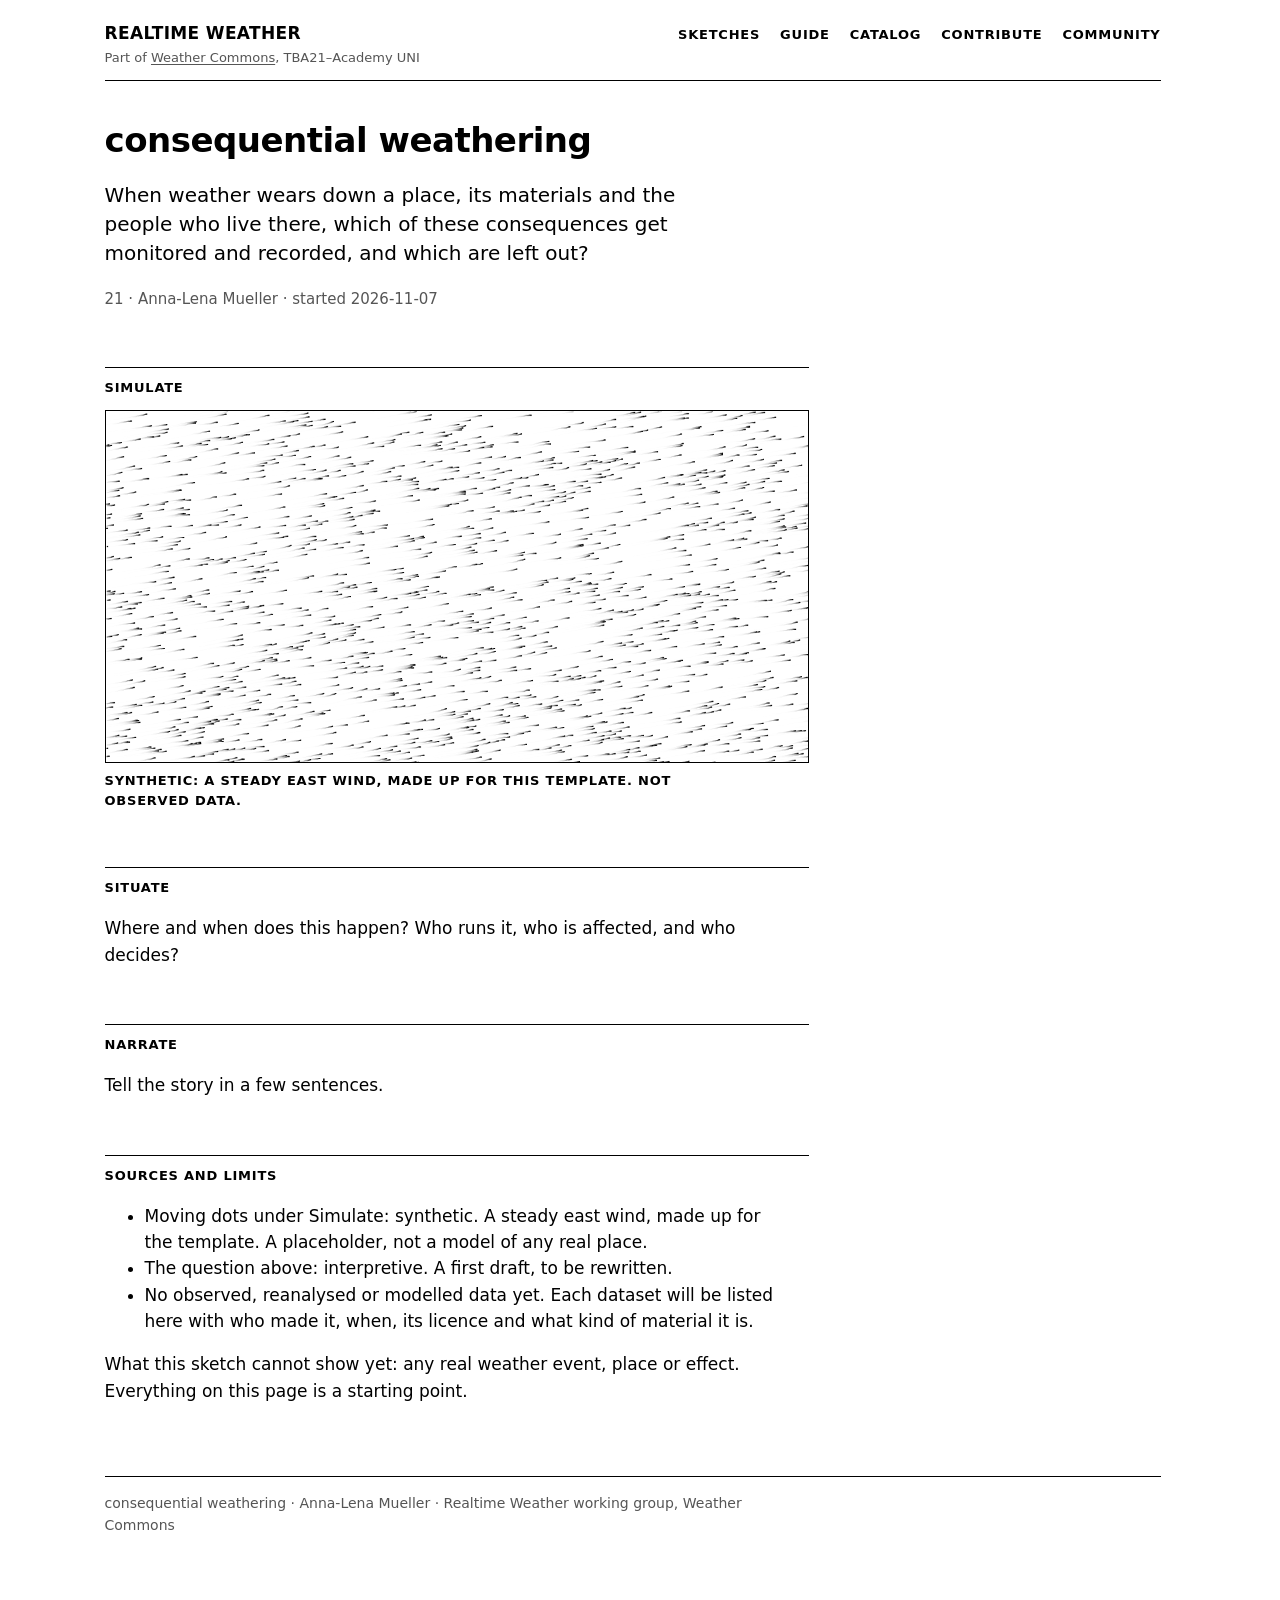
==== sketches/21-consequential-weathering/index.html @ 41b0a8b8 "21: start consequential weathering, first page from the template Co-Authored-By: Claude Opus 5.5 <no" ====
<!doctype html>
<html lang="en">
<head>
<meta charset="utf-8">
<meta name="viewport" content="width=device-width, initial-scale=1">
<title>21 · consequential weathering · Realtime Weather</title>
<!-- style.css is the shared Realtime Weather look, copied into this folder. Add your own styles below it. -->
<link rel="stylesheet" href="style.css">
</head>
<body>
<main>
<header class="site-header">
  <div class="brand"><a class="wordmark" href="../">Realtime Weather</a><span class="tagline">Part of <a href="https://tba21.org/uni_weathercommons">Weather Commons</a>, TBA21–Academy UNI</span></div>
  <nav aria-label="Site">
    <a href="../">Sketches</a>
    <a href="../guide/">Guide</a>
    <a href="../catalog/">Catalog</a>
    <a href="https://github.com/RealtimeUrbanismLab/weather-commons/blob/main/CONTRIBUTING.md">Contribute</a>
    <a href="https://community.ocean-archive.org/spaces/25478985">Community</a>
  </nav>
</header>

<h1>consequential weathering</h1>

<!-- 1. Event: what are you looking at, and what do you want to find out? -->
<p class="lede">When weather wears down a place, its materials and the people who live there, which of these consequences get monitored and recorded, and which are left out?</p>
<p class="muted small">21 · Anna-Lena Mueller · started 2026-11-07</p>

<!-- 2. Simulate: a first model. This placeholder shows dots drifting in one steady wind. -->
<h2>Simulate</h2>
<canvas id="view" width="1200" height="600"></canvas>
<p class="label">Synthetic: a steady east wind, made up for this template. Not observed data.</p>

<!-- 3. Situate: where, when, who. Add a map, places, institutions, dates. -->
<h2>Situate</h2>
<p>Where and when does this happen? Who runs it, who is affected, and who decides?</p>

<!-- 4. Narrate: the story in a few sentences, and what the model cannot show. -->
<h2>Narrate</h2>
<p>Tell the story in a few sentences.</p>

<h2>Sources and limits</h2>
<ul>
  <li>Moving dots under Simulate: synthetic. A steady east wind, made up for the template. A placeholder, not a model of any real place.</li>
  <li>The question above: interpretive. A first draft, to be rewritten.</li>
  <li>No observed, reanalysed or modelled data yet. Each dataset will be listed here with who made it, when, its licence and what kind of material it is.</li>
</ul>
<p>What this sketch cannot show yet: any real weather event, place or effect. Everything on this page is a starting point.</p>

<footer class="site-footer">
  <p>consequential weathering · Anna-Lena Mueller · Realtime Weather working group, Weather Commons</p>
</footer>
</main>
<script>
  // A tiny simulation: dots carried by a steady wind, with a little random spread.
  // Replace it with your own model. Load your own files with relative paths, e.g. fetch('data/my-file.json').
  const canvas = document.getElementById('view');
  const ctx = canvas.getContext('2d');
  const ink = getComputedStyle(document.body).color;           // black, or white in dark mode
  const paper = getComputedStyle(document.body).backgroundColor;
  const wind = { east: 1.2, north: 0.2 }; // pixels per frame (synthetic)
  const spread = 0.6;                      // random wobble per frame
  const dots = Array.from({ length: 1500 }, () => ({ x: Math.random() * canvas.width, y: Math.random() * canvas.height }));

  function step() {
    ctx.globalAlpha = 0.15;                // fade old positions into trails
    ctx.fillStyle = paper;
    ctx.fillRect(0, 0, canvas.width, canvas.height);
    ctx.globalAlpha = 1;
    ctx.fillStyle = ink;
    for (const d of dots) {
      d.x = (d.x + wind.east + (Math.random() - 0.5) * spread + canvas.width) % canvas.width;
      d.y = (d.y - wind.north + (Math.random() - 0.5) * spread + canvas.height) % canvas.height;
      ctx.fillRect(d.x, d.y, 2, 2);
    }
    requestAnimationFrame(step);
  }
  step();
</script>
</body>
</html>
---- sketches/21-consequential-weathering/style.css ----
/* Realtime Weather: one look for the site's pages (front page, guide, catalog) and new sketches.
   Black and white, system fonts, light and dark. new-sketch.mjs copies this file into each new
   sketch, so a sketch keeps working on its own. */

:root {
  --fg: #000; --bg: #fff; --muted: #555; --line: #000; --soft: #f2f2f2;
  --font: system-ui, -apple-system, "Segoe UI", Roboto, "Helvetica Neue", Arial, sans-serif;
  --mono: ui-monospace, SFMono-Regular, Menlo, Consolas, "Liberation Mono", monospace;
  --text: 44rem;
  --wide: 68rem;
}
@media (prefers-color-scheme: dark) {
  :root { --fg: #fff; --bg: #000; --muted: #aaa; --line: #fff; --soft: #161616; }
}
* { box-sizing: border-box; }
html { -webkit-text-size-adjust: 100%; scrollbar-gutter: stable; } /* short and long pages line up */
body { margin: 0; background: var(--bg); color: var(--fg); font: 17px/1.55 var(--font); }
/* Every page has the same frame, so the header and footer never move. Content keeps a
   reading width inside it, left-aligned; the header, footer and front-page cards span the frame. */
main { max-width: var(--wide); margin: 0 auto; padding: 0 16px 80px; }
main > * { max-width: var(--text); }
main > .site-header, main > .site-footer, main > .cards, main > .full { max-width: none; }
a { color: inherit; text-underline-offset: 2px; overflow-wrap: anywhere; }
a:hover { text-decoration-thickness: 2px; }

/* Header and footer, the same on every page */
.site-header {
  display: flex; flex-wrap: wrap; justify-content: space-between; align-items: baseline; gap: 8px 24px;
  border-bottom: 1px solid var(--line); padding: 20px 0 12px; margin-bottom: 40px;
}
.brand { display: flex; flex-direction: column; gap: 2px; }
.wordmark { font-weight: 700; text-transform: uppercase; letter-spacing: .02em; text-decoration: none; }
.tagline { font-size: 13px; color: var(--muted); }
.site-header nav { display: flex; flex-wrap: wrap; gap: 4px 20px; }
.site-header nav a, .label, h2 {
  font-size: 13px; font-weight: 600; text-transform: uppercase; letter-spacing: .06em;
}
.site-header nav a { text-decoration: none; }
.site-header nav a:hover, .site-header nav a[aria-current="page"] { text-decoration: underline; }
.site-footer { margin-top: 72px; border-top: 1px solid var(--line); padding-top: 12px; font-size: 14px; color: var(--muted); }
.site-footer p { margin: 4px 0; }

/* Type */
h1 { font-size: 34px; line-height: 1.15; font-weight: 700; letter-spacing: -.015em; margin: 0 0 12px; }
h2 { margin: 56px 0 12px; padding-top: 10px; border-top: 1px solid var(--line); }
h3 { font-size: 17px; margin: 28px 0 4px; }
p, li { max-width: 40rem; }
.lede { font-size: 20px; line-height: 1.45; }
.muted { color: var(--muted); }
.small { font-size: 15px; }
.question, .part { font-weight: 600; }
.gloss { color: var(--muted); font-size: 15px; }
.note { border: 1px solid var(--line); padding: 12px 16px; margin: 20px 0; }
.note p { margin: 4px 0; }
.toc { display: flex; flex-wrap: wrap; gap: 4px 16px; font-size: 15px; margin: 16px 0 0; padding: 0; list-style: none; }
code { font-family: var(--mono); font-size: .88em; background: var(--soft); padding: 1px 4px; overflow-wrap: anywhere; }
table { border-collapse: collapse; margin: 12px 0; font-size: 15px; }
th, td { border: 1px solid var(--line); padding: 4px 12px; text-align: left; }
dl dt { font-weight: 600; margin-top: 16px; }
dl dd { margin: 2px 0 0; }

/* A big link, such as the catalog's main source */
.primary { display: block; border: 1px solid var(--line); padding: 16px; margin: 16px 0; text-decoration: none; }
.primary:hover { background: var(--fg); color: var(--bg); }
.primary strong { display: block; font-size: 19px; }

/* Front page: sketch cards */
.cards { list-style: none; padding: 0; margin: 40px 0 0; display: grid; grid-template-columns: repeat(auto-fill, minmax(17rem, 1fr)); gap: 32px 24px; }
.cards li { max-width: none; }
.card { display: flex; flex-direction: column; gap: 4px; text-decoration: none; border-top: 1px solid var(--line); padding-top: 12px; }
.card img { width: 100%; aspect-ratio: 3 / 2; object-fit: cover; filter: grayscale(1); margin-bottom: 8px; }
.card:hover .title { text-decoration: underline; }
.card .nn { font-size: 13px; color: var(--muted); font-variant-numeric: tabular-nums; }
.card .title { font-size: 20px; font-weight: 700; line-height: 1.25; }
.card .summary { font-size: 15px; }
.cards .meta { margin: 8px 0 0; font-size: 13px; color: var(--muted); }

/* Guide: numbered steps, copyable code, tabs, form fields */
ol.steps { list-style: none; padding: 0; margin: 16px 0 0; counter-reset: step; }
ol.steps > li { counter-increment: step; position: relative; padding: 0 0 20px 44px; }
ol.steps > li::before {
  content: counter(step); position: absolute; left: 0; top: 0;
  width: 28px; height: 28px; border: 1.5px solid var(--line); border-radius: 50%;
  display: grid; place-items: center; font-size: 14px; font-weight: 600;
}
.ok { font-size: 15px; }
.ok::before { content: "You should see: "; font-weight: 600; }
.code { position: relative; margin: 8px 0; }
.code pre {
  margin: 0; padding: 12px 72px 12px 14px; background: var(--soft); border: 1px solid var(--line);
  font: 14px/1.5 var(--mono); white-space: pre-wrap; overflow-wrap: anywhere;
}
.code button, .tabs button {
  font: 14px var(--font); padding: 4px 12px; cursor: pointer; background: var(--bg); color: var(--fg); border: 1px solid var(--line);
}
.code button { position: absolute; top: 6px; right: 6px; }
.fields { display: grid; grid-template-columns: repeat(auto-fit, minmax(150px, 1fr)); gap: 10px; margin: 12px 0; }
.fields label { font-size: 13px; color: var(--muted); display: block; }
.fields input { width: 100%; font: 15px var(--font); padding: 6px 8px; margin-top: 2px; background: var(--bg); color: var(--fg); border: 1px solid var(--line); border-radius: 0; }
.tabs { display: flex; margin: 16px 0 0; }
.tabs button { padding: 6px 16px; }
.tabs button + button { border-left: 0; }
.tabs button[aria-selected="true"] { background: var(--fg); color: var(--bg); }
.tabpanel { border: 1px solid var(--line); border-top: 0; padding: 4px 16px 8px; }
.tabpanel[hidden] { display: none; }
dl.trouble .ask { display: block; margin-top: 6px; font-size: 15px; }

/* Sketch pages */
canvas { display: block; width: 100%; border: 1px solid var(--line); }
.label { margin: 8px 0 0; }

#handout { display: none; }

@media (max-width: 480px) {
  body { font-size: 16px; }
  h1 { font-size: 28px; }
  .lede { font-size: 18px; }
  .code pre { padding: 40px 12px 12px; }
  ol.steps > li { padding-left: 38px; }
}

/* Print. The guide prints as a one-page checklist (#handout); other pages print as they are. */
@media print {
  :root { --fg: #000; --bg: #fff; --muted: #333; --line: #000; --soft: #fff; }
  .site-header nav, .code button { display: none; }
  body:has(#handout) main > *:not(#handout) { display: none !important; }
  @page { size: A4; margin: 12mm 14mm; }
  body:has(#handout) { font-size: 10pt; line-height: 1.35; }
  #handout { display: block; }
  #handout h1 { font-size: 17pt; margin: 0 0 2pt; }
  #handout h2 { font-size: 11pt; margin: 9pt 0 3pt; padding-top: 4pt; border-top: 1pt solid #000; }
  #handout p { margin: 2pt 0; max-width: none; }
  #handout ul { list-style: none; padding: 0; margin: 0; }
  #handout li { padding-left: 16pt; position: relative; margin: 2.5pt 0; max-width: none; }
  #handout li::before { content: ""; position: absolute; left: 0; top: 1.5pt; width: 8pt; height: 8pt; border: 1pt solid #000; }
  #handout code { background: none; padding: 0; font-size: 9pt; }
  #handout .cols { display: grid; grid-template-columns: 1fr 1fr; gap: 0 14pt; }
  #handout .blank { display: inline-block; min-width: 110pt; border-bottom: .75pt solid #000; }
}
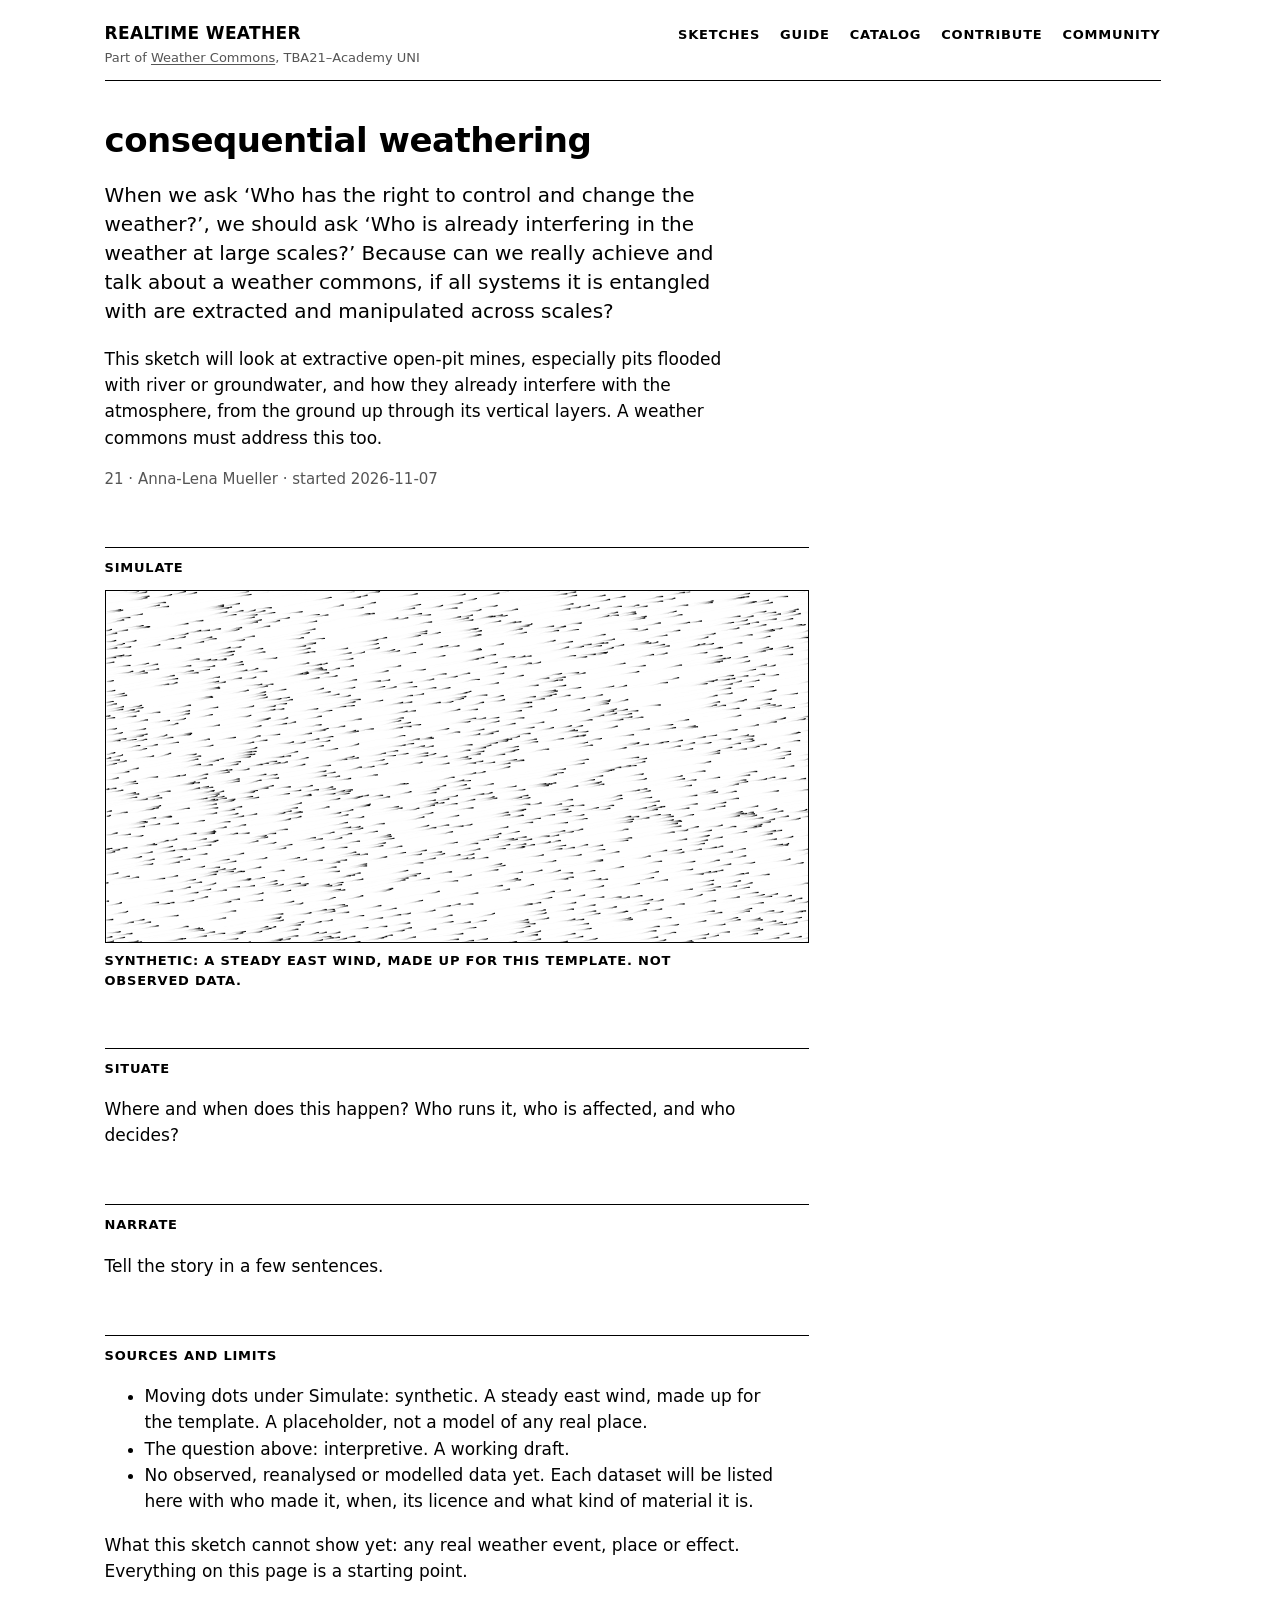
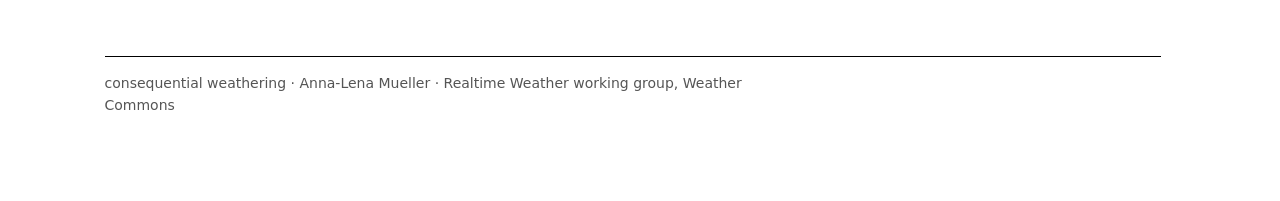
==== commit 6be86b20: "21: question and open-pit mining plan on the page, README and notes Co-Authored-By: Claude Opus 5.5 " ====
--- a/sketches/21-consequential-weathering/index.html
+++ b/sketches/21-consequential-weathering/index.html
@@ -23,7 +23,8 @@
 <h1>consequential weathering</h1>
 
 <!-- 1. Event: what are you looking at, and what do you want to find out? -->
-<p class="lede">When weather wears down a place, its materials and the people who live there, which of these consequences get monitored and recorded, and which are left out?</p>
+<p class="lede">When we ask ‘Who has the right to control and change the weather?’, we should ask ‘Who is already interfering in the weather at large scales?’ Because can we really achieve and talk about a weather commons, if all systems it is entangled with are extracted and manipulated across scales?</p>
+<p>This sketch will look at extractive open-pit mines, especially pits flooded with river or groundwater, and how they already interfere with the atmosphere, from the ground up through its vertical layers. A weather commons must address this too.</p>
 <p class="muted small">21 · Anna-Lena Mueller · started 2026-11-07</p>
 
 <!-- 2. Simulate: a first model. This placeholder shows dots drifting in one steady wind. -->
@@ -42,7 +43,7 @@
 <h2>Sources and limits</h2>
 <ul>
   <li>Moving dots under Simulate: synthetic. A steady east wind, made up for the template. A placeholder, not a model of any real place.</li>
-  <li>The question above: interpretive. A first draft, to be rewritten.</li>
+  <li>The question above: interpretive. A working draft.</li>
   <li>No observed, reanalysed or modelled data yet. Each dataset will be listed here with who made it, when, its licence and what kind of material it is.</li>
 </ul>
 <p>What this sketch cannot show yet: any real weather event, place or effect. Everything on this page is a starting point.</p>
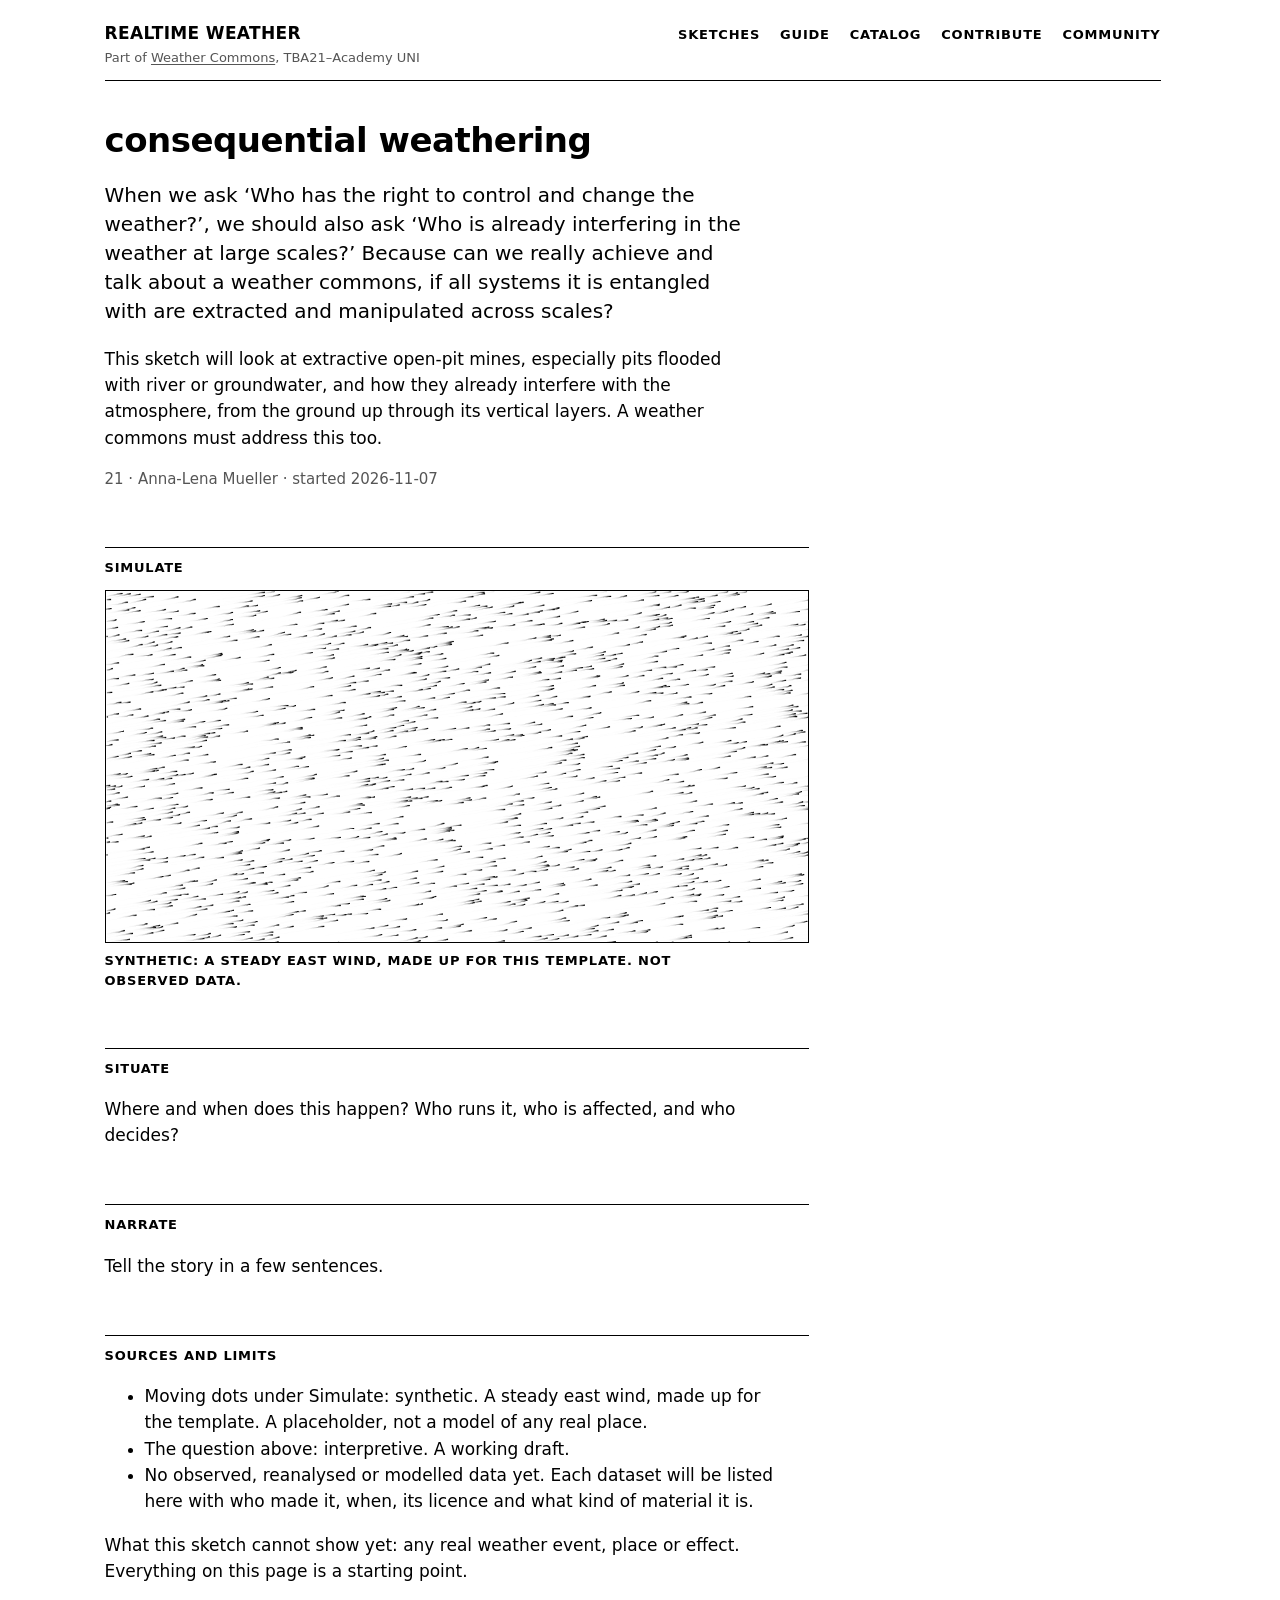
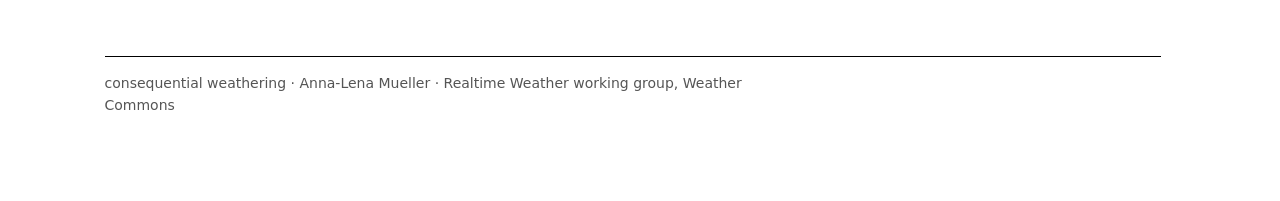
==== commit c56744ae: "21: question says "we should also ask" Co-Authored-By: Claude Opus 5.5 <noreply@anthropic.com>" ====
--- a/sketches/21-consequential-weathering/index.html
+++ b/sketches/21-consequential-weathering/index.html
@@ -23,7 +23,7 @@
 <h1>consequential weathering</h1>
 
 <!-- 1. Event: what are you looking at, and what do you want to find out? -->
-<p class="lede">When we ask ‘Who has the right to control and change the weather?’, we should ask ‘Who is already interfering in the weather at large scales?’ Because can we really achieve and talk about a weather commons, if all systems it is entangled with are extracted and manipulated across scales?</p>
+<p class="lede">When we ask ‘Who has the right to control and change the weather?’, we should also ask ‘Who is already interfering in the weather at large scales?’ Because can we really achieve and talk about a weather commons, if all systems it is entangled with are extracted and manipulated across scales?</p>
 <p>This sketch will look at extractive open-pit mines, especially pits flooded with river or groundwater, and how they already interfere with the atmosphere, from the ground up through its vertical layers. A weather commons must address this too.</p>
 <p class="muted small">21 · Anna-Lena Mueller · started 2026-11-07</p>
 
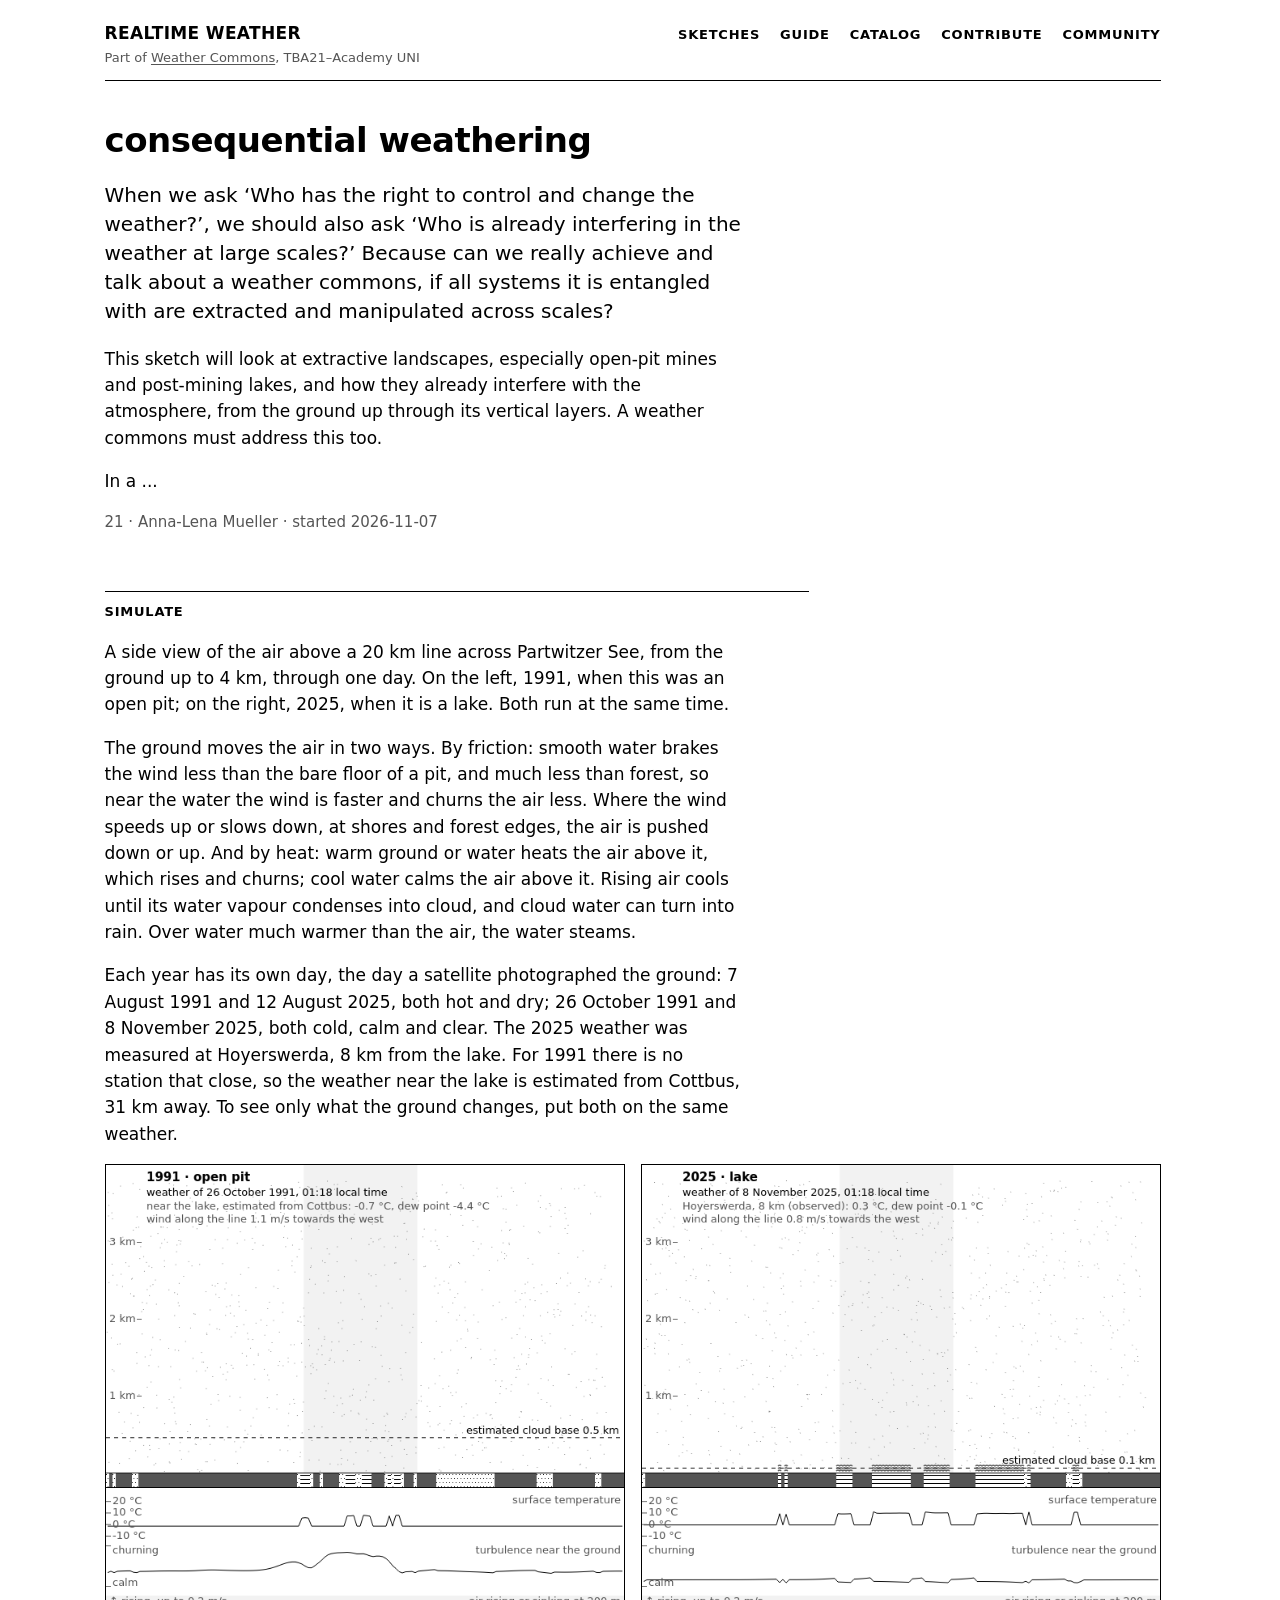
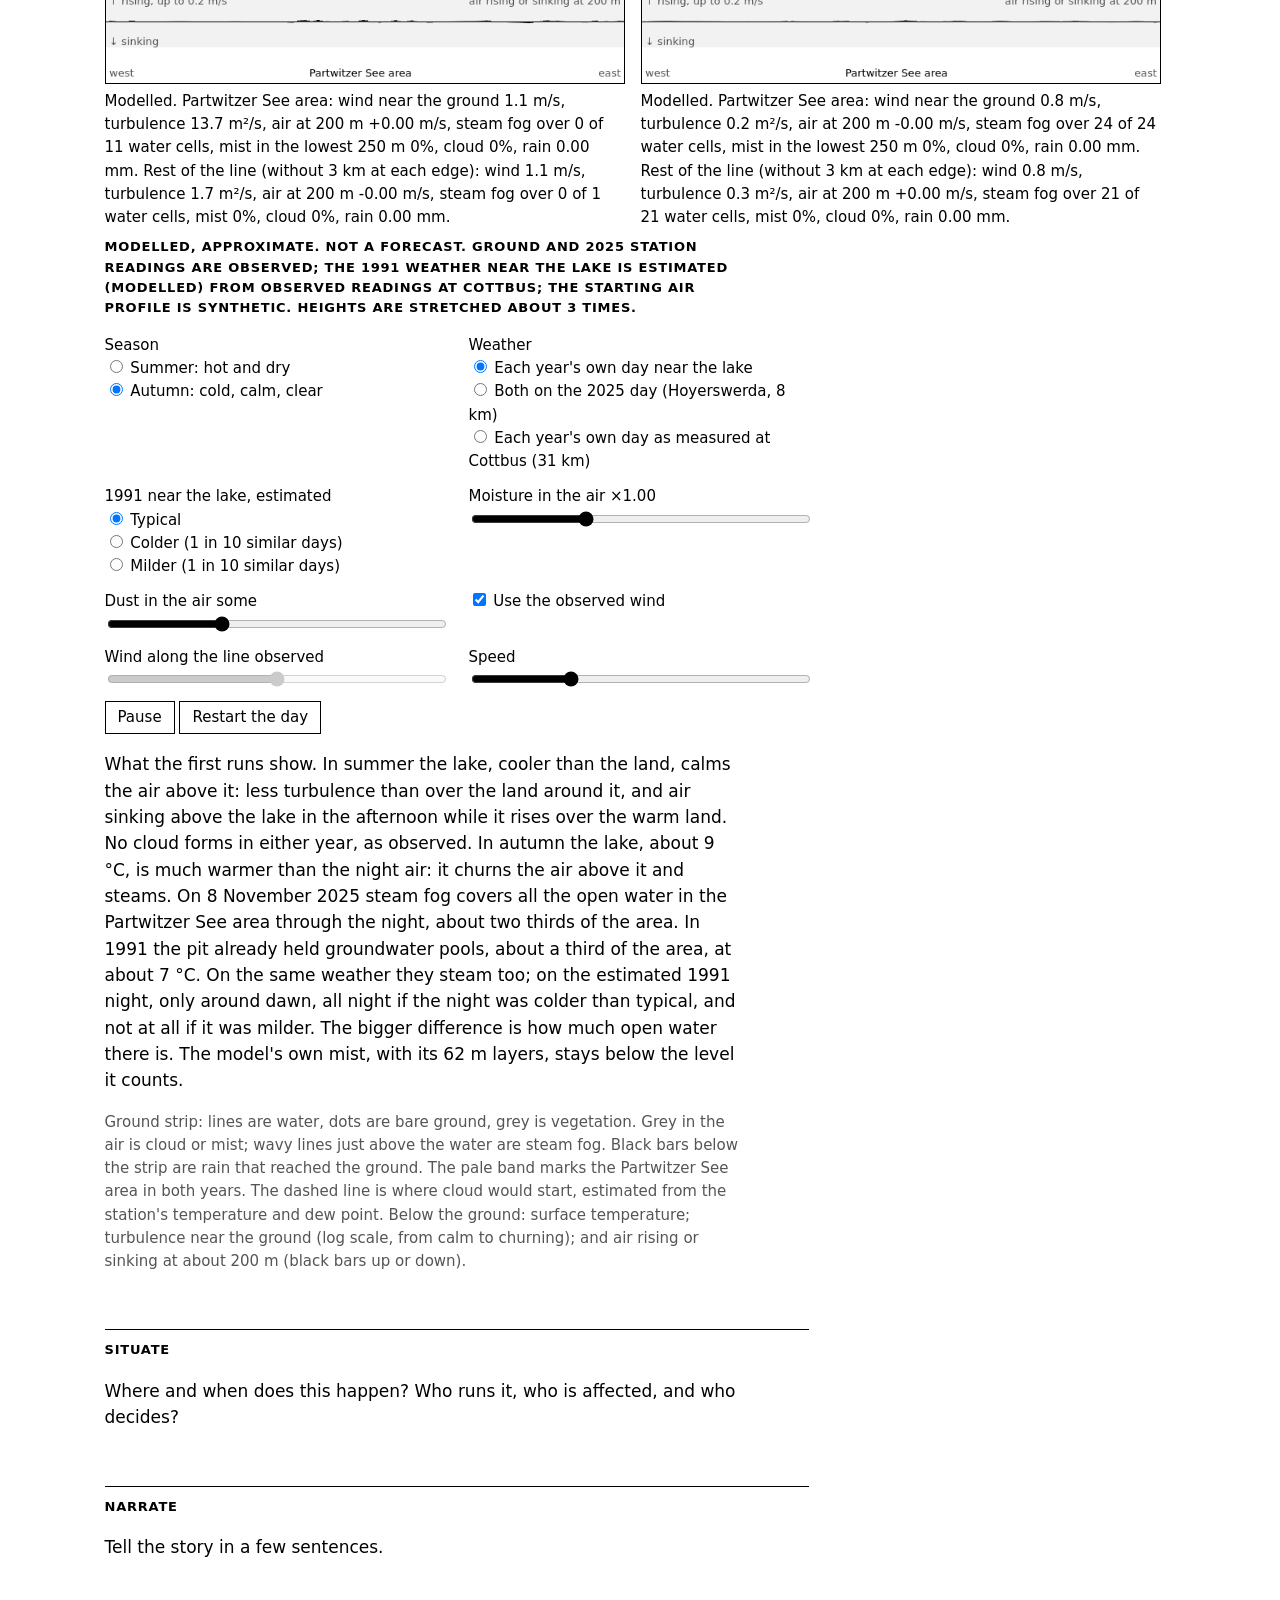
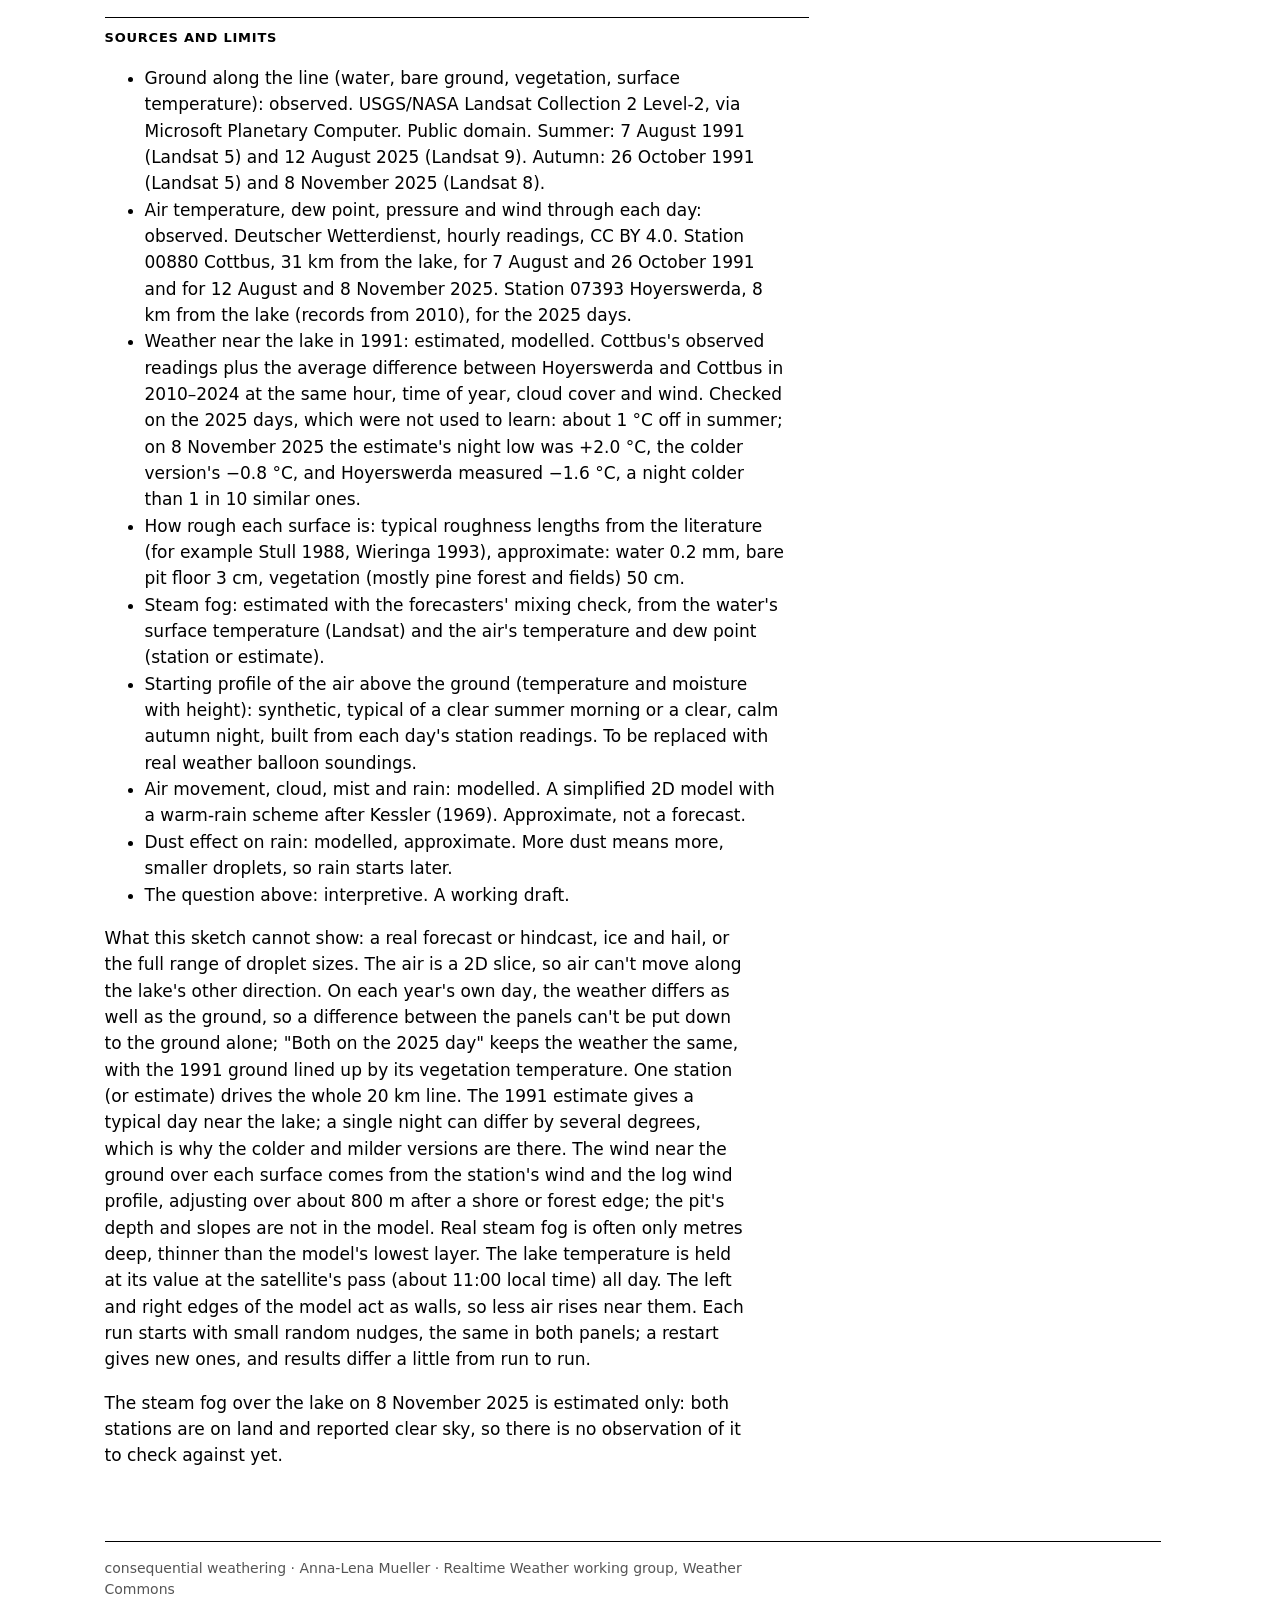
==== commit 8136256a: "21: side-by-side cloud simulation over Partwitzer See, 1991 pit and 2025 lake Two-panel 2D model (fr" ====
--- a/sketches/21-consequential-weathering/index.html
+++ b/sketches/21-consequential-weathering/index.html
@@ -6,6 +6,20 @@
 <title>21 · consequential weathering · Realtime Weather</title>
 <!-- style.css is the shared Realtime Weather look, copied into this folder. Add your own styles below it. -->
 <link rel="stylesheet" href="style.css">
+<style>
+  .sim-controls { display: grid; grid-template-columns: repeat(auto-fit, minmax(14rem, 1fr)); gap: 12px 24px; font-size: 15px; margin: 16px 0; }
+  .sim-controls fieldset { border: 0; padding: 0; margin: 0; }
+  .sim-controls legend { padding: 0; }
+  .sim-controls fieldset label { display: block; }
+  .sim-controls input[type=range] { display: block; width: 100%; accent-color: var(--fg); }
+  .sim-controls button { font: inherit; background: var(--bg); color: var(--fg); border: 1px solid var(--line); padding: 4px 12px; cursor: pointer; }
+  .sim-controls button:hover { background: var(--fg); color: var(--bg); }
+  .sim-controls p { margin: 0; }
+  .sim-pair { display: grid; grid-template-columns: 1fr 1fr; gap: 16px; }
+  .sim-pair figure { margin: 0; }
+  .sim-pair figcaption { min-height: 4.5em; margin-top: 6px; }
+  @media (max-width: 760px) { .sim-pair { grid-template-columns: 1fr; } }
+</style>
 </head>
 <body>
 <main>
@@ -24,13 +38,53 @@
 
 <!-- 1. Event: what are you looking at, and what do you want to find out? -->
 <p class="lede">When we ask ‘Who has the right to control and change the weather?’, we should also ask ‘Who is already interfering in the weather at large scales?’ Because can we really achieve and talk about a weather commons, if all systems it is entangled with are extracted and manipulated across scales?</p>
-<p>This sketch will look at extractive open-pit mines, especially pits flooded with river or groundwater, and how they already interfere with the atmosphere, from the ground up through its vertical layers. A weather commons must address this too.</p>
+<p>This sketch will look at extractive landscapes, especially open-pit mines and post-mining lakes, and how they already interfere with the atmosphere, from the ground up through its vertical layers. A weather commons must address this too.</p>
+<p>In a ...</p>
 <p class="muted small">21 · Anna-Lena Mueller · started 2026-11-07</p>
 
-<!-- 2. Simulate: a first model. This placeholder shows dots drifting in one steady wind. -->
+<!-- 2. Simulate: a side view of the air above a line across Partwitzer See. The model is in sim.js. -->
 <h2>Simulate</h2>
-<canvas id="view" width="1200" height="600"></canvas>
-<p class="label">Synthetic: a steady east wind, made up for this template. Not observed data.</p>
+<p>A side view of the air above a 20 km line across Partwitzer See, from the ground up to 4 km, through one day. On the left, 1991, when this was an open pit; on the right, 2025, when it is a lake. Both run at the same time.</p>
+<p>The ground moves the air in two ways. By friction: smooth water brakes the wind less than the bare floor of a pit, and much less than forest, so near the water the wind is faster and churns the air less. Where the wind speeds up or slows down, at shores and forest edges, the air is pushed down or up. And by heat: warm ground or water heats the air above it, which rises and churns; cool water calms the air above it. Rising air cools until its water vapour condenses into cloud, and cloud water can turn into rain. Over water much warmer than the air, the water steams.</p>
+<p>Each year has its own day, the day a satellite photographed the ground: 7 August 1991 and 12 August 2025, both hot and dry; 26 October 1991 and 8 November 2025, both cold, calm and clear. The 2025 weather was measured at Hoyerswerda, 8 km from the lake. For 1991 there is no station that close, so the weather near the lake is estimated from Cottbus, 31 km away. To see only what the ground changes, put both on the same weather.</p>
+<div class="sim-pair full">
+  <figure>
+    <canvas id="view-pit" width="640" height="640" aria-label="1991, open pit: side view of the air above Partwitzer See. Moving dots show air movement, grey shows cloud and mist, wavy lines show steam fog, strokes show rain, the strip below shows the ground, with curves for surface temperature, turbulence near the ground and rising or sinking air."></canvas>
+    <figcaption id="readout-pit" class="small" aria-live="polite"></figcaption>
+  </figure>
+  <figure>
+    <canvas id="view-lake" width="640" height="640" aria-label="2025, lake: side view of the air above Partwitzer See. Moving dots show air movement, grey shows cloud and mist, wavy lines show steam fog, strokes show rain, the strip below shows the ground, with curves for surface temperature, turbulence near the ground and rising or sinking air."></canvas>
+    <figcaption id="readout-lake" class="small" aria-live="polite"></figcaption>
+  </figure>
+</div>
+<p class="label">Modelled, approximate. Not a forecast. Ground and 2025 station readings are observed; the 1991 weather near the lake is estimated (modelled) from observed readings at Cottbus; the starting air profile is synthetic. Heights are stretched about 3 times.</p>
+<form class="sim-controls" onsubmit="return false">
+  <fieldset>
+    <legend>Season</legend>
+    <label><input type="radio" name="season" value="summer"> Summer: hot and dry</label>
+    <label><input type="radio" name="season" value="autumn" checked> Autumn: cold, calm, clear</label>
+  </fieldset>
+  <fieldset>
+    <legend>Weather</legend>
+    <label><input type="radio" name="weather" value="own" checked> Each year's own day near the lake</label>
+    <label><input type="radio" name="weather" value="same"> Both on the 2025 day (Hoyerswerda, 8 km)</label>
+    <label><input type="radio" name="weather" value="cottbus"> Each year's own day as measured at Cottbus (31 km)</label>
+  </fieldset>
+  <fieldset>
+    <legend>1991 near the lake, estimated</legend>
+    <label><input type="radio" name="night" value="typical" checked> Typical</label>
+    <label><input type="radio" name="night" value="cold"> Colder (1 in 10 similar days)</label>
+    <label><input type="radio" name="night" value="mild"> Milder (1 in 10 similar days)</label>
+  </fieldset>
+  <label>Moisture in the air <span id="moist-v"></span><input id="moist" type="range" min="0.6" max="1.8" step="0.05" value="1"></label>
+  <label>Dust in the air <span id="dust-v"></span><input id="dust" type="range" min="1" max="4" step="1" value="2"></label>
+  <label><input id="windobs" type="checkbox" checked> Use the observed wind</label>
+  <label>Wind along the line <span id="wind-v"></span><input id="wind" type="range" min="-5" max="5" step="0.5" value="0"></label>
+  <label>Speed<input id="speed" type="range" min="2" max="30" step="1" value="10"></label>
+  <p><button id="play" type="button">Pause</button> <button id="restart" type="button">Restart the day</button></p>
+</form>
+<p>What the first runs show. In summer the lake, cooler than the land, calms the air above it: less turbulence than over the land around it, and air sinking above the lake in the afternoon while it rises over the warm land. No cloud forms in either year, as observed. In autumn the lake, about 9 °C, is much warmer than the night air: it churns the air above it and steams. On 8 November 2025 steam fog covers all the open water in the Partwitzer See area through the night, about two thirds of the area. In 1991 the pit already held groundwater pools, about a third of the area, at about 7 °C. On the same weather they steam too; on the estimated 1991 night, only around dawn, all night if the night was colder than typical, and not at all if it was milder. The bigger difference is how much open water there is. The model's own mist, with its 62 m layers, stays below the level it counts.</p>
+<p class="small muted">Ground strip: lines are water, dots are bare ground, grey is vegetation. Grey in the air is cloud or mist; wavy lines just above the water are steam fog. Black bars below the strip are rain that reached the ground. The pale band marks the Partwitzer See area in both years. The dashed line is where cloud would start, estimated from the station's temperature and dew point. Below the ground: surface temperature; turbulence near the ground (log scale, from calm to churning); and air rising or sinking at about 200 m (black bars up or down).</p>
 
 <!-- 3. Situate: where, when, who. Add a map, places, institutions, dates. -->
 <h2>Situate</h2>
@@ -42,41 +96,23 @@
 
 <h2>Sources and limits</h2>
 <ul>
-  <li>Moving dots under Simulate: synthetic. A steady east wind, made up for the template. A placeholder, not a model of any real place.</li>
+  <li>Ground along the line (water, bare ground, vegetation, surface temperature): observed. USGS/NASA Landsat Collection 2 Level-2, via Microsoft Planetary Computer. Public domain. Summer: 7 August 1991 (Landsat 5) and 12 August 2025 (Landsat 9). Autumn: 26 October 1991 (Landsat 5) and 8 November 2025 (Landsat 8).</li>
+  <li>Air temperature, dew point, pressure and wind through each day: observed. Deutscher Wetterdienst, hourly readings, CC BY 4.0. Station 00880 Cottbus, 31 km from the lake, for 7 August and 26 October 1991 and for 12 August and 8 November 2025. Station 07393 Hoyerswerda, 8 km from the lake (records from 2010), for the 2025 days.</li>
+  <li>Weather near the lake in 1991: estimated, modelled. Cottbus's observed readings plus the average difference between Hoyerswerda and Cottbus in 2010–2024 at the same hour, time of year, cloud cover and wind. Checked on the 2025 days, which were not used to learn: about 1 °C off in summer; on 8 November 2025 the estimate's night low was +2.0 °C, the colder version's −0.8 °C, and Hoyerswerda measured −1.6 °C, a night colder than 1 in 10 similar ones.</li>
+  <li>How rough each surface is: typical roughness lengths from the literature (for example Stull 1988, Wieringa 1993), approximate: water 0.2 mm, bare pit floor 3 cm, vegetation (mostly pine forest and fields) 50 cm.</li>
+  <li>Steam fog: estimated with the forecasters' mixing check, from the water's surface temperature (Landsat) and the air's temperature and dew point (station or estimate).</li>
+  <li>Starting profile of the air above the ground (temperature and moisture with height): synthetic, typical of a clear summer morning or a clear, calm autumn night, built from each day's station readings. To be replaced with real weather balloon soundings.</li>
+  <li>Air movement, cloud, mist and rain: modelled. A simplified 2D model with a warm-rain scheme after Kessler (1969). Approximate, not a forecast.</li>
+  <li>Dust effect on rain: modelled, approximate. More dust means more, smaller droplets, so rain starts later.</li>
   <li>The question above: interpretive. A working draft.</li>
-  <li>No observed, reanalysed or modelled data yet. Each dataset will be listed here with who made it, when, its licence and what kind of material it is.</li>
 </ul>
-<p>What this sketch cannot show yet: any real weather event, place or effect. Everything on this page is a starting point.</p>
+<p>What this sketch cannot show: a real forecast or hindcast, ice and hail, or the full range of droplet sizes. The air is a 2D slice, so air can't move along the lake's other direction. On each year's own day, the weather differs as well as the ground, so a difference between the panels can't be put down to the ground alone; "Both on the 2025 day" keeps the weather the same, with the 1991 ground lined up by its vegetation temperature. One station (or estimate) drives the whole 20 km line. The 1991 estimate gives a typical day near the lake; a single night can differ by several degrees, which is why the colder and milder versions are there. The wind near the ground over each surface comes from the station's wind and the log wind profile, adjusting over about 800 m after a shore or forest edge; the pit's depth and slopes are not in the model. Real steam fog is often only metres deep, thinner than the model's lowest layer. The lake temperature is held at its value at the satellite's pass (about 11:00 local time) all day. The left and right edges of the model act as walls, so less air rises near them. Each run starts with small random nudges, the same in both panels; a restart gives new ones, and results differ a little from run to run.</p>
+<p>The steam fog over the lake on 8 November 2025 is estimated only: both stations are on land and reported clear sky, so there is no observation of it to check against yet.</p>
 
 <footer class="site-footer">
   <p>consequential weathering · Anna-Lena Mueller · Realtime Weather working group, Weather Commons</p>
 </footer>
 </main>
-<script>
-  // A tiny simulation: dots carried by a steady wind, with a little random spread.
-  // Replace it with your own model. Load your own files with relative paths, e.g. fetch('data/my-file.json').
-  const canvas = document.getElementById('view');
-  const ctx = canvas.getContext('2d');
-  const ink = getComputedStyle(document.body).color;           // black, or white in dark mode
-  const paper = getComputedStyle(document.body).backgroundColor;
-  const wind = { east: 1.2, north: 0.2 }; // pixels per frame (synthetic)
-  const spread = 0.6;                      // random wobble per frame
-  const dots = Array.from({ length: 1500 }, () => ({ x: Math.random() * canvas.width, y: Math.random() * canvas.height }));
-
-  function step() {
-    ctx.globalAlpha = 0.15;                // fade old positions into trails
-    ctx.fillStyle = paper;
-    ctx.fillRect(0, 0, canvas.width, canvas.height);
-    ctx.globalAlpha = 1;
-    ctx.fillStyle = ink;
-    for (const d of dots) {
-      d.x = (d.x + wind.east + (Math.random() - 0.5) * spread + canvas.width) % canvas.width;
-      d.y = (d.y - wind.north + (Math.random() - 0.5) * spread + canvas.height) % canvas.height;
-      ctx.fillRect(d.x, d.y, 2, 2);
-    }
-    requestAnimationFrame(step);
-  }
-  step();
-</script>
+<script src="sim.js"></script>
 </body>
 </html>
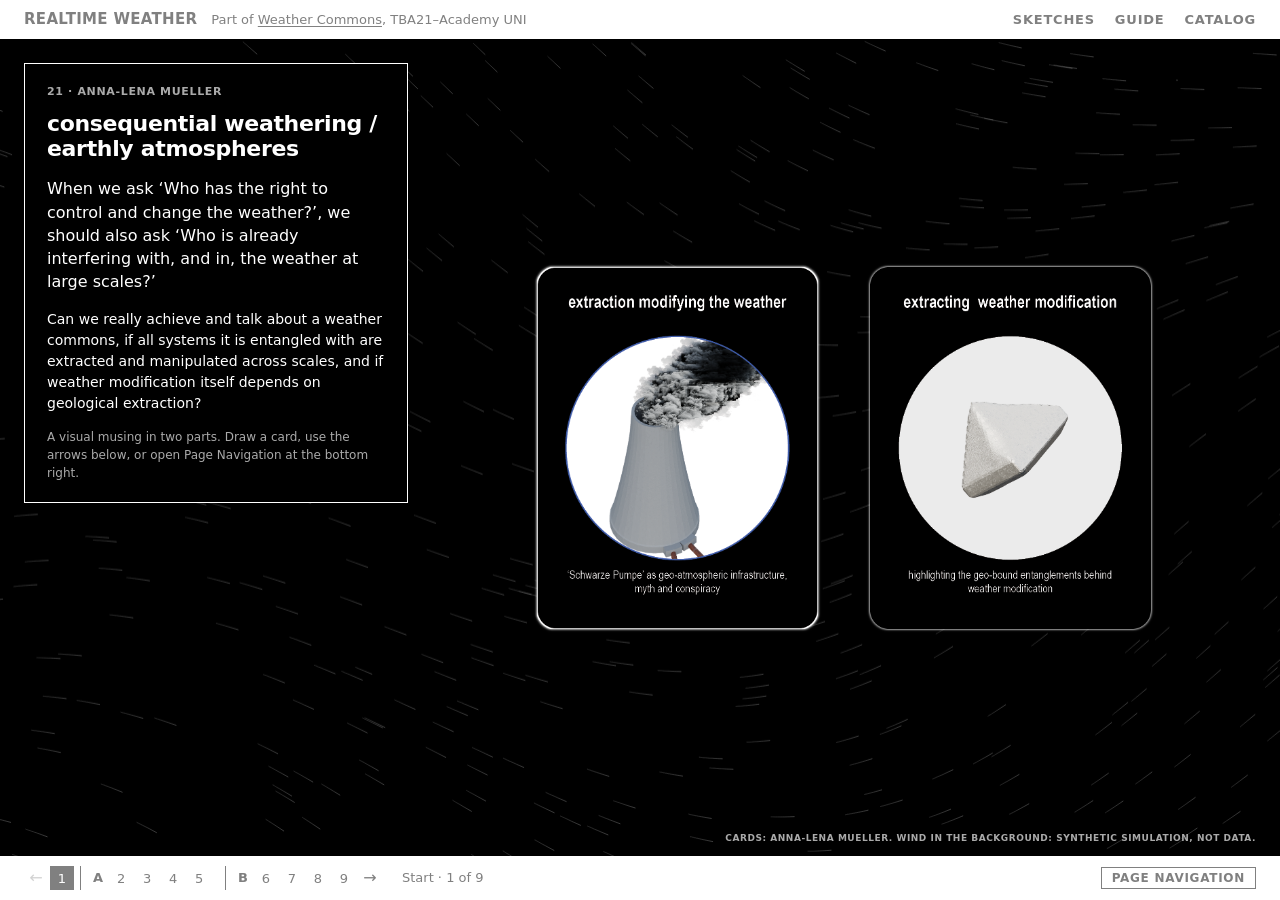
==== commit a7c64dd0: "21: visual essay — cards, Sentinel-2 time-lapse, cloud animation, radar map of 9 Jan 2015, archive, " ====
--- a/sketches/21-consequential-weathering/index.html
+++ b/sketches/21-consequential-weathering/index.html
@@ -3,116 +3,283 @@
 <head>
 <meta charset="utf-8">
 <meta name="viewport" content="width=device-width, initial-scale=1">
-<title>21 · consequential weathering · Realtime Weather</title>
-<!-- style.css is the shared Realtime Weather look, copied into this folder. Add your own styles below it. -->
+<title>21 · consequential weathering / earthly atmospheres · Realtime Weather</title>
+<!-- style.css is the shared Realtime Weather look, copied into this folder. essay.css lays out the visual essay. -->
 <link rel="stylesheet" href="style.css">
-<style>
-  .sim-controls { display: grid; grid-template-columns: repeat(auto-fit, minmax(14rem, 1fr)); gap: 12px 24px; font-size: 15px; margin: 16px 0; }
-  .sim-controls fieldset { border: 0; padding: 0; margin: 0; }
-  .sim-controls legend { padding: 0; }
-  .sim-controls fieldset label { display: block; }
-  .sim-controls input[type=range] { display: block; width: 100%; accent-color: var(--fg); }
-  .sim-controls button { font: inherit; background: var(--bg); color: var(--fg); border: 1px solid var(--line); padding: 4px 12px; cursor: pointer; }
-  .sim-controls button:hover { background: var(--fg); color: var(--bg); }
-  .sim-controls p { margin: 0; }
-  .sim-pair { display: grid; grid-template-columns: 1fr 1fr; gap: 16px; }
-  .sim-pair figure { margin: 0; }
-  .sim-pair figcaption { min-height: 4.5em; margin-top: 6px; }
-  @media (max-width: 760px) { .sim-pair { grid-template-columns: 1fr; } }
-</style>
+<link rel="stylesheet" href="essay.css">
+<!-- Open Sans, the font of the labels in Anna-Lena's QGIS map (A · III) -->
+<link rel="preconnect" href="https://fonts.googleapis.com">
+<link rel="preconnect" href="https://fonts.gstatic.com" crossorigin>
+<link rel="stylesheet" href="https://fonts.googleapis.com/css2?family=Open+Sans:wght@400;600&display=swap">
 </head>
 <body>
-<main>
-<header class="site-header">
+<div class="essay">
+
+<header class="bar">
   <div class="brand"><a class="wordmark" href="../">Realtime Weather</a><span class="tagline">Part of <a href="https://tba21.org/uni_weathercommons">Weather Commons</a>, TBA21–Academy UNI</span></div>
   <nav aria-label="Site">
     <a href="../">Sketches</a>
     <a href="../guide/">Guide</a>
     <a href="../catalog/">Catalog</a>
-    <a href="https://github.com/RealtimeUrbanismLab/weather-commons/blob/main/CONTRIBUTING.md">Contribute</a>
-    <a href="https://community.ocean-archive.org/spaces/25478985">Community</a>
   </nav>
 </header>
 
-<h1>consequential weathering</h1>
-
-<!-- 1. Event: what are you looking at, and what do you want to find out? -->
-<p class="lede">When we ask ‘Who has the right to control and change the weather?’, we should also ask ‘Who is already interfering in the weather at large scales?’ Because can we really achieve and talk about a weather commons, if all systems it is entangled with are extracted and manipulated across scales?</p>
-<p>This sketch will look at extractive landscapes, especially open-pit mines and post-mining lakes, and how they already interfere with the atmosphere, from the ground up through its vertical layers. A weather commons must address this too.</p>
-<p>In a ...</p>
-<p class="muted small">21 · Anna-Lena Mueller · started 2026-11-07</p>
-
-<!-- 2. Simulate: a side view of the air above a line across Partwitzer See. The model is in sim.js. -->
-<h2>Simulate</h2>
-<p>A side view of the air above a 20 km line across Partwitzer See, from the ground up to 4 km, through one day. On the left, 1991, when this was an open pit; on the right, 2025, when it is a lake. Both run at the same time.</p>
-<p>The ground moves the air in two ways. By friction: smooth water brakes the wind less than the bare floor of a pit, and much less than forest, so near the water the wind is faster and churns the air less. Where the wind speeds up or slows down, at shores and forest edges, the air is pushed down or up. And by heat: warm ground or water heats the air above it, which rises and churns; cool water calms the air above it. Rising air cools until its water vapour condenses into cloud, and cloud water can turn into rain. Over water much warmer than the air, the water steams.</p>
-<p>Each year has its own day, the day a satellite photographed the ground: 7 August 1991 and 12 August 2025, both hot and dry; 26 October 1991 and 8 November 2025, both cold, calm and clear. The 2025 weather was measured at Hoyerswerda, 8 km from the lake. For 1991 there is no station that close, so the weather near the lake is estimated from Cottbus, 31 km away. To see only what the ground changes, put both on the same weather.</p>
-<div class="sim-pair full">
-  <figure>
-    <canvas id="view-pit" width="640" height="640" aria-label="1991, open pit: side view of the air above Partwitzer See. Moving dots show air movement, grey shows cloud and mist, wavy lines show steam fog, strokes show rain, the strip below shows the ground, with curves for surface temperature, turbulence near the ground and rising or sinking air."></canvas>
-    <figcaption id="readout-pit" class="small" aria-live="polite"></figcaption>
-  </figure>
-  <figure>
-    <canvas id="view-lake" width="640" height="640" aria-label="2025, lake: side view of the air above Partwitzer See. Moving dots show air movement, grey shows cloud and mist, wavy lines show steam fog, strokes show rain, the strip below shows the ground, with curves for surface temperature, turbulence near the ground and rising or sinking air."></canvas>
-    <figcaption id="readout-lake" class="small" aria-live="polite"></figcaption>
-  </figure>
+<nav class="contents" id="contents" aria-label="Page navigation">
+  <ol id="toc"></ol>
+</nav>
+
+<main class="pages">
+
+<!-- Each <section> is one page of the essay, shown one at a time: a text box (left), an archive box for
+     small images under it (filled from media/media.json), and a visual (right).
+     data-toc is its name in the contents on the left. To add a page, copy a section. -->
+
+<!-- Start -->
+<section class="page start" id="start" data-toc="Start" data-group="start">
+  <div class="text">
+    <p class="kicker">21 · Anna-Lena Mueller</p>
+    <h1>consequential weathering / earthly atmospheres</h1>
+    <p class="lede">When we ask ‘Who has the right to control and change the weather?’, we should also ask ‘Who is already interfering with, and in, the weather at large scales?’</p>
+    <p>Can we really achieve and talk about a weather commons, if all systems it is entangled with are extracted and manipulated across scales, and if weather modification itself depends on geological extraction?</p>
+    <p class="small muted">A visual musing in two parts. Draw a card, use the arrows below, or open Page Navigation at the bottom right.</p>
+  </div>
+  <div class="visual">
+    <canvas class="wind" aria-hidden="true"></canvas>
+    <div class="cards-pair">
+      <a class="tarot" href="#a1">
+        <img src="images/tarot-cards/schwarze-pumpe.png" width="827" height="1063" alt="Card A: extraction modifying the weather. A cooling tower releasing dark clouds. ‘Schwarze Pumpe’ as geo-atmospheric infrastructure, myth and conspiracy.">
+      </a>
+      <a class="tarot" href="#b1">
+        <img src="images/tarot-cards/silver.png" width="827" height="1063" alt="Card B: extracting weather modification. A pale crystal. Highlighting the geo-bound entanglements behind weather modification.">
+      </a>
+    </div>
+    <p class="label vlabel">Cards: Anna-Lena Mueller. Wind in the background: synthetic simulation, not data.</p>
+  </div>
+</section>
+
+<!-- Part A -->
+<section class="page" id="a1" data-toc="Schwarze Pumpe" data-group="A" data-num="I" hidden>
+  <div class="text">
+    <p class="kicker">A · I · Extraction modifying the weather</p>
+    <h2>Schwarze Pumpe</h2>
+    <p>Schwarze Pumpe (the black pump) is a lignite-fired power station in Oberlausitz, Brandenburg, in eastern Germany. Seen from above, the clouds rising from its cooling towers stretch out over the landscape.
+    </p>
+    <p class="todo">To write: what the satellite images show, and on which days.</p>
+  </div>
+  <div class="visual">
+    <div class="orbit" tabindex="0" role="img" aria-roledescription="tiltable image" aria-label="Time-lapse of Sentinel-2 satellite images of Schwarze Pumpe on 17 days, July 2015 to December 2016, with the plume from the cooling towers. Drag, or use the arrow keys, to tilt and turn it.">
+      <div class="orbit-plane">
+        <img src="images/schwarze-pumpe-s2/schwarze-pumpe-clouds.webp" width="1000" height="1000" alt="" draggable="false">
+      </div>
+    </div>
+    <p class="label vlabel">Satellite images, observed: Copernicus Sentinel-2, 17 days, 2015–2016, 10 × 10 km. Contains modified Copernicus Sentinel data 2015–2016. Drag to tilt and turn. <button type="button" class="orbit-reset">Reset</button></p>
+  </div>
+</section>
+
+<section class="page" id="a2" data-toc="A cloud factory?" data-group="A" data-num="II" hidden>
+  <div class="text">
+    <p class="kicker">A · II · Extraction modifying the weather</p>
+    <h2>A cloud factory?</h2>
+    <p>What can be seen in the satellite imagery is the warm, moist air released by the cooling towers. As it rises and cools, its water vapour condenses into monumental clouds.
+With shifting local climates, the cooling towers of Schwarze Pumpe quickly became the source of a local metereological myth or conspiracy, spreading on social media. 
+The term 'cloud factory' is one of the ways the power station is described in a posts on Instagram. (include post in small image).
+Among the wider local public, people began to blame the power station for ongoing rain events and shifts in weather patterns.</p>
+    <p class="todo">To write - energy firms and newsoutlets trying to de-mystify the clouds.</p>
+  </div>
+  <div class="visual">
+    <video class="anim" src="media/a2-cloud-animation-schwarze-pumpe.webm" poster="media/a2-cloud-animation-schwarze-pumpe-poster.jpg" autoplay muted loop playsinline preload="auto" title="Click to pause or play" aria-label="Animation of the Schwarze Pumpe power station: clouds rise from its two cooling towers above the plant."></video>
+    <p class="label vlabel">3D animation, interpretive: Anna-Lena Mueller, Blender. Ground: satellite image (source and rights to check). Click to pause.</p>
+  </div>
+</section>
+
+<section class="page" id="a3" data-toc="Weather Machines" data-group="A" data-num="III" hidden>
+  <div class="text">
+    <p class="kicker">A · III · Extraction modifying the weather</p>
+    <h2>Weather Machines</h2>
+    <p>What weight does the myth of the weather altering lignite power plant hold when we are thinking of a weather commons? Is there a truth to the story of the power plant running on geological fuel to create rain?
+      Recently, much more research has emerged confirming that coal-fired power plants, especially lignite ones, do affect weather patterns. One way is through ultrafine particles (UFP), tiny particles in the exhaust, especially from newer filter systems. Schwarze Pumpe has been renovated.
+
+      Even the German weather service (DWD) has written about how the region’s power stations affect the weather.
+    </p>
+  </div>
+  <div class="visual">
+    <div class="rmap" id="rmap">
+      <div class="rmap-stage">
+        <canvas class="rmap-base" role="img" aria-label="Map of Lusatia around Schwarze Pumpe on 9 January 2015, 13:00 to 18:00 UTC: a Sentinel-2 satellite image with the DWD rain radar every 5 minutes on top, the wind as moving streaks, and particles drifting from the power station with the wind."></canvas>
+    <div class="page-legend">
+      <p class="legend-title">Legend</p>
+      <div class="legend-list">
+        <span><i class="lg-rain"></i>Rain, measured by radar, 0.24 to 6+ mm/h<sup>1</sup></span>
+        <span><i class="lg-wind"></i>Wind, measured at four stations, filled in between<sup>2</sup></span>
+        <span><i class="lg-dots"></i>Particles from the cooling towers, simulated<sup>3</sup></span>
+        <span><i class="lg-cross"></i>Kraftwerk Schwarze Pumpe</span>
+        <span><i class="lg-ground"></i>Satellite image, 29 September 2026<sup>4</sup></span>
+        <span><i class="lg-vane"></i>Wind at Schwarze Pumpe, bottom left<sup>2</sup></span>
+        <span><i class="lg-mark"></i>Timeline marks 1–4: changes in the rain<sup>5</sup></span>
+        <span><i class="lg-focus"></i>Where to look: rain in the path of the particles<sup>6</sup></span>
+      </div>
+      <details class="legend-more"><summary>Sources and how to use</summary>
+      <p class="legend-sources"><sup>1</sup> Rain radar, observed: DWD RADKLIM, every 5 minutes, 1 km, 9 January 2015, 13:00–18:00 UTC. <sup>2</sup> Wind, observed at four DWD stations (Cottbus, Hoyerswerda, Doberlug-Kirchhain, Görlitz) every 10 minutes; between them interpolated (weighted by distance). <sup>3</sup> Particles: synthetic, carried by that wind; not a measured plume. <sup>4</sup> Copernicus Sentinel-2, true or false colour; not the day of the radar. <sup>5</sup> Timeline marks: Anna-Lena Mueller's reading of the radar against the particles, interpretive. <sup>6</sup> Dashed boxes, from 13:40: worked out for every frame from where the radar rain lies in the path of the simulated particles (carried by the interpolated wind); derived, a guide for the eye, not a measurement. Datenbasis: Deutscher Wetterdienst, CC BY 4.0. Contains modified Copernicus Sentinel data 2026.</p>
+      <p class="legend-help">Zoom: scroll, or pinch. Move: drag. Tilt: right-drag or Shift + drag (two fingers up or down on a phone). Reset view goes back to the first view.</p>
+      </details>
+    </div>
+    <div class="rmap-tools" role="group" aria-label="Map view">
+      <span class="rmap-speed rmap-group" role="group" aria-label="Speed"><button type="button" data-speed="0.25" aria-pressed="true">¼×</button><button type="button" data-speed="0.5" aria-pressed="false">½×</button><button type="button" data-speed="1" aria-pressed="false">1×</button></span>
+      <span class="rmap-ground rmap-stack" role="group" aria-label="Satellite image"><button type="button" data-ground="false" aria-pressed="true">False colour</button><button type="button" data-ground="true" aria-pressed="false">True colour</button></span>
+      <button type="button" class="rmap-reset" title="Undo zoom and tilt">Reset view</button>
+    </div>
+
+      </div>
+      <div class="rmap-bar">
+        <div class="rmap-run">
+          <button type="button" class="rmap-play">▶ Run</button>
+          <span class="rmap-jump"><button type="button" class="rmap-prev" aria-label="Previous change in the rain">←</button><button type="button" class="rmap-next" aria-label="Next change in the rain">→</button></span>
+        </div>
+        <canvas class="rmap-tl" tabindex="0" role="slider" aria-label="Time, 13:00 to 18:00 UTC" aria-valuemin="0" aria-valuemax="300" aria-valuenow="0"></canvas>
+        <div class="rmap-clock"><span class="rmap-time">13:00 UTC</span><span class="rmap-date">9 January 2015</span></div>
+      </div>
+      <p class="rmap-phase" aria-live="polite"></p>
+    </div>
+  </div>
+</section>
+
+<section class="page" id="a6" data-toc="Reflections on myths and truths" data-group="A" data-num="VI" hidden>
+  <div class="text">
+    <p class="kicker">A · VI · Extraction modifying the weather</p>
+    <h2>Reflections</h2>
+    <p class="todo">To write: reflections on part A.</p>
+  </div>
+  <div class="visual">
+    <div class="placeholder">
+      <span class="ph-kind">Satellite time-lapse · observed</span>
+      <span class="ph-what">Cloud or weather maps from satellites, over time.</span>
+      <span class="ph-todo">To come: images, satellite, dates, licence.</span>
+    </div>
+  </div>
+</section>
+
+<!-- Part B -->
+<section class="page" id="b1" data-toc="Constructing a cloud" data-group="B" data-num="I" hidden>
+  <div class="text">
+    <p class="kicker">B · I · Extracting for weather modification</p>
+    <h2>Constructing a cloud</h2>
+    <p>Cloud seeding releases tiny particles into clouds, from aircraft or from the ground, for water droplets or ice to form on.</p>
+    <p class="todo">To write: the minerals cloud seeding needs, and the process.</p>
+  </div>
+  <div class="visual">
+    <div class="placeholder">
+      <span class="ph-kind">3D model · interpretive</span>
+      <span class="ph-what">A cloud.</span>
+      <span class="ph-todo">To come: Blender model.</span>
+    </div>
+  </div>
+</section>
+
+<section class="page" id="b2" data-toc="Silver iodide" data-group="B" data-num="II" hidden>
+  <div class="text">
+    <p class="kicker">B · II · Extracting for weather modification</p>
+    <h2>Silver iodide</h2>
+    <p class="todo">To write: how silver iodide is made, where its silver and iodine are mined, and how.</p>
+  </div>
+  <div class="visual">
+    <div class="placeholder">
+      <span class="ph-kind">3D model · interpretive</span>
+      <span class="ph-what">A silver iodide particle.</span>
+      <span class="ph-todo">To come: Blender model by Anna-Lena.</span>
+    </div>
+  </div>
+</section>
+
+<section class="page" id="b3" data-toc="Potassium iodide" data-group="B" data-num="III" hidden>
+  <div class="text">
+    <p class="kicker">B · III · Extracting for weather modification</p>
+    <h2>Potassium iodide</h2>
+    <p class="todo">To write: how potassium iodide is used, where it is mined, and how.</p>
+  </div>
+  <div class="visual">
+    <div class="placeholder">
+      <span class="ph-kind">3D model · interpretive</span>
+      <span class="ph-what">A potassium iodide particle.</span>
+      <span class="ph-todo">To come: Blender model by Anna-Lena.</span>
+    </div>
+  </div>
+</section>
+
+<!-- Sources and limits -->
+<section class="page" id="sources" data-toc="Sources and limits" data-group="end" hidden>
+  <div class="text">
+    <p class="kicker">Sources and limits</p>
+    <h2>Sources and limits</h2>
+    <p>All sources used so far, page by page. Each image, model and layer says what it is, and the list on the left says where it comes from, when, and under which licence.</p>
+    <p>What this essay cannot show: still to write.</p>
+    <p class="small muted">consequential weathering / earthly atmospheres · Anna-Lena Mueller · started 2026-11-07 · Realtime Weather working group, Weather Commons</p>
+  </div>
+  <div class="visual visual-text">
+    <div class="sources">
+      <p class="src-key">Each source says what it is: <b>observed</b> (measured or photographed), <b>derived</b> (calculated from observations), <b>cartographic</b>, <b>quoted</b>, <b>synthetic</b> (simulated) or <b>interpretive</b>.</p>
+
+      <h3>Start</h3>
+      <ul>
+        <li>Cards A and B: Anna-Lena Mueller. Interpretive.</li>
+        <li>Wind behind the cards: a simulation, synthetic, not data.</li>
+      </ul>
+
+      <h3>A · I · Schwarze Pumpe</h3>
+      <ul>
+        <li>Satellite time-lapse, 17 days, July 2015 to December 2016: Copernicus Sentinel-2 Level-2A (ESA), true colour, 10 m, 10 × 10 km around the power station, via Microsoft Planetary Computer, downloaded 2026-11-15; dates and box added by Anna-Lena Mueller. Observed (dates and box interpretive). Contains modified Copernicus Sentinel data 2015–2016. Late mornings only (passes at about 10:00–10:25 UTC).</li>
+        <li>Archive: map “Deutsche Demokratische Republik: Wirtschaft”, GDR atlas, Volk und Wissen Volkseigener Verlag Berlin, 1959 (from Anna-Lena Mueller’s grandfather’s copy). Cartographic. Overlay with the Elbe watershed and the lignite field by Anna-Lena Mueller, 2026. Interpretive. Rights to the 1959 map: to check.</li>
+      </ul>
+
+      <h3>A · II · A cloud factory?</h3>
+      <ul>
+        <li>3D animation of the power station and its cooling-tower clouds: Anna-Lena Mueller, Blender. Interpretive. Its ground image: rights to check.</li>
+        <li>Archive: video of Kraftwerk Schwarze Pumpe from the Wolkenberg viewpoint, 30 August 2014, Ubahnverleih, <a href="https://commons.wikimedia.org/wiki/File:Kraftwerk_Schwarze_Pumpe_-_Video.webm">Wikimedia Commons</a>, <a href="https://creativecommons.org/licenses/by/3.0/">CC BY 3.0</a>, not changed. Observed.</li>
+        <li>Archive: Instagram posts by blitz.kaiser (20 June 2025) and felix89_dd (12 October 2020), screen grabs. Quoted. Credits and permission: to add.</li>
+      </ul>
+
+      <h3>A · III · Weather Machines</h3>
+      <ul>
+        <li>Rain radar, 9 January 2015, 13:00–18:00 UTC, every 5 minutes, 1 km: Deutscher Wetterdienst, RADKLIM version 2017.002 (YW), <a href="https://opendata.dwd.de/climate_environment/CDC/grids_germany/5_minutes/radolan/reproc/2017_002/">opendata.dwd.de</a>, downloaded 2026-11-16. Observed. Datenbasis: Deutscher Wetterdienst, <a href="https://creativecommons.org/licenses/by/4.0/">CC BY 4.0</a>.</li>
+        <li>Wind, every 10 minutes, at Cottbus, Hoyerswerda, Doberlug-Kirchhain and Görlitz: Deutscher Wetterdienst, Climate Data Center, <a href="https://opendata.dwd.de/climate_environment/CDC/observations_germany/climate/10_minutes/wind/">10-minute wind</a>. Observed; between the stations interpolated (derived). Datenbasis: Deutscher Wetterdienst, CC BY 4.0.</li>
+        <li>Choice of the day: DWD rain gauges and radar for 2015–2016 compared around the power station. Derived. Over 12 cold-season shower days, rain downwind of the plant was not more frequent than beside it; the day shows a possibility, not a proven effect.</li>
+        <li>Particles from the cooling towers: a simulation carried by that wind. Synthetic, not a measured plume.</li>
+        <li>Dashed boxes: where the radar rain lies in the path of the simulated particles. Derived, a guide for the eye.</li>
+        <li>Timeline marks 1–4: Anna-Lena Mueller’s reading of the radar against the particles. Interpretive.</li>
+        <li>Ground image: Copernicus Sentinel-2 L2A, true and false colour, 29 September 2026, Copernicus Browser; colours as in Anna-Lena Mueller’s QGIS project. Observed, but not the day of the radar. Contains modified Copernicus Sentinel data 2026.</li>
+        <li>Archive, quoted, summaries paraphrased:
+          <ul>
+            <li>Pam Wright, <a href="https://weather.com/science/environment/news/2019-03-13-coal-power-plants-rainfall-patterns">“Coal-Fired Power Plants Can Change Rainfall Patterns, 15-Year Study Says”</a>, The Weather Channel, 13 March 2019, on the study by Wolfgang Junkermann and Jorg Hacker, Bulletin of the American Meteorological Society, 2019.</li>
+            <li>Markus Übel, <a href="https://www.dwd.de/DE/wetter/thema_des_tages/2018/2/5.html">“Kohlekraftwerke – kleine ‚Wettermaschinen‘ (Teil 1)”</a> and <a href="https://www.dwd.de/DE/wetter/thema_des_tages/2018/2/6.html">(Teil 2)</a>, Deutscher Wetterdienst, Thema des Tages, 5 and 6 February 2018.</li>
+            <li>JAXA Earth Observation Research Center, <a href="https://earth.jaxa.jp/en/earthview/2021/09/28/6341/index.html">“The floods caused by heavy rainfall in Germany and Belgium – increase of heavy rainfall under climate change”</a>, JAXA Earth-graphy, 28 September 2021.</li>
+          </ul>
+          Screen grabs taken 2026-11-23. Rights to show them: to check.</li>
+      </ul>
+
+      <h3>Still to add</h3>
+      <ul>
+        <li>A · IV–VI: research on ultrafine particles; map and geology of the Altmark gas field; satellite images for the reflections.</li>
+        <li>B · I–III: cloud seeding materials and where they are mined.</li>
+      </ul>
+
+      <h3>The essay</h3>
+      <ul>
+        <li>The question and the texts: Anna-Lena Mueller. Interpretive, a working draft.</li>
+        <li>Font of the radar map: Open Sans (Google Fonts, SIL Open Font License).</li>
+      </ul>
+    </div>
+  </div>
+</section>
+
+</main>
+
+<footer class="flip">
+  <div id="steps" role="group" aria-label="Pages"></div>
+  <span id="where" aria-live="polite"></span>
+  <button type="button" id="nav-btn" class="nav-btn" aria-expanded="false" aria-controls="contents">Page Navigation</button>
+</footer>
+
 </div>
-<p class="label">Modelled, approximate. Not a forecast. Ground and 2025 station readings are observed; the 1991 weather near the lake is estimated (modelled) from observed readings at Cottbus; the starting air profile is synthetic. Heights are stretched about 3 times.</p>
-<form class="sim-controls" onsubmit="return false">
-  <fieldset>
-    <legend>Season</legend>
-    <label><input type="radio" name="season" value="summer"> Summer: hot and dry</label>
-    <label><input type="radio" name="season" value="autumn" checked> Autumn: cold, calm, clear</label>
-  </fieldset>
-  <fieldset>
-    <legend>Weather</legend>
-    <label><input type="radio" name="weather" value="own" checked> Each year's own day near the lake</label>
-    <label><input type="radio" name="weather" value="same"> Both on the 2025 day (Hoyerswerda, 8 km)</label>
-    <label><input type="radio" name="weather" value="cottbus"> Each year's own day as measured at Cottbus (31 km)</label>
-  </fieldset>
-  <fieldset>
-    <legend>1991 near the lake, estimated</legend>
-    <label><input type="radio" name="night" value="typical" checked> Typical</label>
-    <label><input type="radio" name="night" value="cold"> Colder (1 in 10 similar days)</label>
-    <label><input type="radio" name="night" value="mild"> Milder (1 in 10 similar days)</label>
-  </fieldset>
-  <label>Moisture in the air <span id="moist-v"></span><input id="moist" type="range" min="0.6" max="1.8" step="0.05" value="1"></label>
-  <label>Dust in the air <span id="dust-v"></span><input id="dust" type="range" min="1" max="4" step="1" value="2"></label>
-  <label><input id="windobs" type="checkbox" checked> Use the observed wind</label>
-  <label>Wind along the line <span id="wind-v"></span><input id="wind" type="range" min="-5" max="5" step="0.5" value="0"></label>
-  <label>Speed<input id="speed" type="range" min="2" max="30" step="1" value="10"></label>
-  <p><button id="play" type="button">Pause</button> <button id="restart" type="button">Restart the day</button></p>
-</form>
-<p>What the first runs show. In summer the lake, cooler than the land, calms the air above it: less turbulence than over the land around it, and air sinking above the lake in the afternoon while it rises over the warm land. No cloud forms in either year, as observed. In autumn the lake, about 9 °C, is much warmer than the night air: it churns the air above it and steams. On 8 November 2025 steam fog covers all the open water in the Partwitzer See area through the night, about two thirds of the area. In 1991 the pit already held groundwater pools, about a third of the area, at about 7 °C. On the same weather they steam too; on the estimated 1991 night, only around dawn, all night if the night was colder than typical, and not at all if it was milder. The bigger difference is how much open water there is. The model's own mist, with its 62 m layers, stays below the level it counts.</p>
-<p class="small muted">Ground strip: lines are water, dots are bare ground, grey is vegetation. Grey in the air is cloud or mist; wavy lines just above the water are steam fog. Black bars below the strip are rain that reached the ground. The pale band marks the Partwitzer See area in both years. The dashed line is where cloud would start, estimated from the station's temperature and dew point. Below the ground: surface temperature; turbulence near the ground (log scale, from calm to churning); and air rising or sinking at about 200 m (black bars up or down).</p>
-
-<!-- 3. Situate: where, when, who. Add a map, places, institutions, dates. -->
-<h2>Situate</h2>
-<p>Where and when does this happen? Who runs it, who is affected, and who decides?</p>
-
-<!-- 4. Narrate: the story in a few sentences, and what the model cannot show. -->
-<h2>Narrate</h2>
-<p>Tell the story in a few sentences.</p>
-
-<h2>Sources and limits</h2>
-<ul>
-  <li>Ground along the line (water, bare ground, vegetation, surface temperature): observed. USGS/NASA Landsat Collection 2 Level-2, via Microsoft Planetary Computer. Public domain. Summer: 7 August 1991 (Landsat 5) and 12 August 2025 (Landsat 9). Autumn: 26 October 1991 (Landsat 5) and 8 November 2025 (Landsat 8).</li>
-  <li>Air temperature, dew point, pressure and wind through each day: observed. Deutscher Wetterdienst, hourly readings, CC BY 4.0. Station 00880 Cottbus, 31 km from the lake, for 7 August and 26 October 1991 and for 12 August and 8 November 2025. Station 07393 Hoyerswerda, 8 km from the lake (records from 2010), for the 2025 days.</li>
-  <li>Weather near the lake in 1991: estimated, modelled. Cottbus's observed readings plus the average difference between Hoyerswerda and Cottbus in 2010–2024 at the same hour, time of year, cloud cover and wind. Checked on the 2025 days, which were not used to learn: about 1 °C off in summer; on 8 November 2025 the estimate's night low was +2.0 °C, the colder version's −0.8 °C, and Hoyerswerda measured −1.6 °C, a night colder than 1 in 10 similar ones.</li>
-  <li>How rough each surface is: typical roughness lengths from the literature (for example Stull 1988, Wieringa 1993), approximate: water 0.2 mm, bare pit floor 3 cm, vegetation (mostly pine forest and fields) 50 cm.</li>
-  <li>Steam fog: estimated with the forecasters' mixing check, from the water's surface temperature (Landsat) and the air's temperature and dew point (station or estimate).</li>
-  <li>Starting profile of the air above the ground (temperature and moisture with height): synthetic, typical of a clear summer morning or a clear, calm autumn night, built from each day's station readings. To be replaced with real weather balloon soundings.</li>
-  <li>Air movement, cloud, mist and rain: modelled. A simplified 2D model with a warm-rain scheme after Kessler (1969). Approximate, not a forecast.</li>
-  <li>Dust effect on rain: modelled, approximate. More dust means more, smaller droplets, so rain starts later.</li>
-  <li>The question above: interpretive. A working draft.</li>
-</ul>
-<p>What this sketch cannot show: a real forecast or hindcast, ice and hail, or the full range of droplet sizes. The air is a 2D slice, so air can't move along the lake's other direction. On each year's own day, the weather differs as well as the ground, so a difference between the panels can't be put down to the ground alone; "Both on the 2025 day" keeps the weather the same, with the 1991 ground lined up by its vegetation temperature. One station (or estimate) drives the whole 20 km line. The 1991 estimate gives a typical day near the lake; a single night can differ by several degrees, which is why the colder and milder versions are there. The wind near the ground over each surface comes from the station's wind and the log wind profile, adjusting over about 800 m after a shore or forest edge; the pit's depth and slopes are not in the model. Real steam fog is often only metres deep, thinner than the model's lowest layer. The lake temperature is held at its value at the satellite's pass (about 11:00 local time) all day. The left and right edges of the model act as walls, so less air rises near them. Each run starts with small random nudges, the same in both panels; a restart gives new ones, and results differ a little from run to run.</p>
-<p>The steam fog over the lake on 8 November 2025 is estimated only: both stations are on land and reported clear sky, so there is no observation of it to check against yet.</p>
-
-<footer class="site-footer">
-  <p>consequential weathering · Anna-Lena Mueller · Realtime Weather working group, Weather Commons</p>
-</footer>
-</main>
-<script src="sim.js"></script>
+<script src="essay.js"></script>
+<script src="radar-map.js"></script>
 </body>
 </html>
--- a/sketches/21-consequential-weathering/essay.css
+++ b/sketches/21-consequential-weathering/essay.css
@@ -0,0 +1,302 @@
+/* Visual essay for sketch 21: one page at a time, flipped with the arrows and numbered pages at the bottom.
+   Header and footer are white with medium grey text; the content between is black with white text.
+   The contents open from the Page Navigation button, bottom right of the footer. On each page the image or model
+   on the left, and on the right the text box, an archive box for small images, and (if any) the legend
+   (start page: text on the left). */
+
+:root { --fg: #fff; --bg: #000; --muted: #aaa; --line: #fff; --soft: #161616; --bar-bg: #fff; --bar-fg: #808080; color-scheme: dark; }
+
+html { scrollbar-gutter: auto; }
+body { overflow: hidden; }
+
+.essay {
+  height: 100vh; height: 100dvh;
+  display: grid;
+  grid-template-columns: minmax(0, 1fr);
+  grid-template-rows: auto minmax(0, 1fr) auto;
+  grid-template-areas: "bar" "pages" "flip";
+}
+
+/* Header and footer: white, medium grey text */
+.bar, .flip { background: var(--bar-bg); color: var(--bar-fg); }
+.bar a:hover, #steps button:hover:not(:disabled) { color: #000; }
+.bar a, .flip a { color: inherit; }
+
+/* Header: the shared wordmark and site links, in one slim row */
+.bar { grid-area: bar; display: flex; align-items: center; gap: 8px 22px; padding: 8px 24px; white-space: nowrap; overflow: hidden; }
+.bar .brand { display: flex; flex-direction: row; align-items: baseline; gap: 14px; margin-right: auto; min-width: 0; }
+.bar .wordmark { font-size: 15px; }
+.bar .tagline { color: inherit; overflow: hidden; text-overflow: ellipsis; }
+.bar nav { display: flex; gap: 4px 20px; }
+.bar nav a { font-size: 13px; font-weight: 600; text-transform: uppercase; letter-spacing: .06em; text-decoration: none; }
+.bar nav a:hover { text-decoration: underline; }
+
+/* The pages: only one shows at a time */
+main.pages { grid-area: pages; max-width: none; margin: 0; padding: 0 24px; min-height: 0; position: relative; }
+main.pages > .page { max-width: none; }
+.page {
+  height: 100%; display: grid; gap: 24px; padding: 24px 0;
+  grid-template-columns: minmax(0, 1fr) minmax(16rem, 24rem);
+  grid-template-rows: fit-content(40%) minmax(2.5rem, 1fr) fit-content(55%);
+  grid-template-areas: "visual text" "visual archive" "visual legend";
+}
+.page[hidden] { display: none; }
+.page:not([hidden]) { animation: appear .45s ease both; }
+@keyframes appear { from { opacity: 0; } to { opacity: 1; } }
+
+/* Text box, right */
+.text {
+  grid-area: text; border: 1px solid var(--line); padding: 20px 22px; align-self: start;
+  max-height: 100%; overflow-y: auto; background: var(--bg); position: relative; z-index: 1;
+  font-size: 12px; line-height: 1.5;
+}
+.text > :first-child { margin-top: 0; }
+.text > :last-child { margin-bottom: 0; }
+.page h2 {
+  font-size: 21px; line-height: 1.2; font-weight: 700; letter-spacing: -.01em; text-transform: none;
+  margin: 0 0 14px; padding: 0; border: 0;
+}
+.kicker { font-size: 11px; font-weight: 600; text-transform: uppercase; letter-spacing: .06em; margin: 0 0 10px; color: var(--muted); }
+.todo { color: var(--muted); font-size: 11px; border-left: 1px dashed var(--line); padding-left: 10px; }
+.todo::before { content: "Draft note. "; font-weight: 600; }
+
+/* Archive box under the text box: small photos and clippings, one at a time (from media/media.json) */
+.archive { grid-area: archive; align-self: start; max-height: 100%; overflow-y: auto; border: 1px solid var(--line); padding: 12px 14px; font-size: 13px; line-height: 1.35; }
+.archive.empty { border-style: dashed; }
+.archive-head { display: flex; gap: 10px; align-items: baseline; margin-bottom: 8px; color: var(--muted); font-size: 11px; }
+.archive-head span:first-child { color: var(--fg); font-size: 12px; font-weight: 600; text-transform: uppercase; letter-spacing: .06em; margin-right: auto; }
+.archive.empty .archive-head span:first-child { color: var(--muted); }
+.archive-head button { font: 14px var(--font); color: var(--fg); background: none; border: 0; padding: 0 2px; cursor: pointer; }
+.archive-head button:hover { text-decoration: underline; }
+.archive img, .archive video { display: block; width: 100%; height: auto; max-height: 12rem; object-fit: contain; object-position: left; margin-bottom: 8px; background: var(--bg); }
+.archive p { margin: 0 0 4px; max-width: none; }
+.archive .hl { font-size: 17px; line-height: 1.2; font-weight: 700; margin: 2px 0 8px; }
+.archive .cr { font-size: 11px; color: var(--muted); }
+.archive-empty { color: var(--muted); }
+
+/* Click an archive image to see it large */
+.archive img { cursor: zoom-in; }
+.viewer { border: 0; padding: 0; background: none; max-width: 94vw; max-height: 94vh; overflow: visible; cursor: zoom-out; }
+.viewer::backdrop { background: rgba(0, 0, 0, .9); }
+.viewer img { display: block; max-width: 94vw; max-height: 88vh; width: auto; height: auto; }
+.viewer p { margin: 6px 0 0; color: var(--muted); font-size: 12px; max-width: none; }
+
+/* Start page: text box on the left, two sizes smaller than the other pages */
+.page.start { grid-template-columns: minmax(16rem, 24rem) minmax(0, 1fr); grid-template-rows: minmax(0, 1fr) !important; grid-template-areas: "text visual"; }
+.start .text { font-size: 14px; line-height: 1.5; }
+.start .text h1 { font-size: 22px; margin-bottom: 10px; }
+.start .text .lede { font-size: 16px; }
+.start .text .small { font-size: 12px; }
+.start .text .kicker { font-size: 11px; }
+
+/* Visual, left */
+.visual { grid-area: visual; position: relative; min-height: 0; display: grid; place-items: center; overflow: hidden; }
+.vlabel { position: absolute; left: 0; bottom: 0; margin: 0; color: var(--muted); z-index: 1; }
+.visual-text { place-items: start; overflow-y: auto; }
+
+.placeholder {
+  width: min(100%, 44rem); aspect-ratio: 4 / 3; max-height: 100%;
+  border: 1px dashed var(--line); padding: 24px;
+  display: flex; flex-direction: column; justify-content: center; align-items: center; gap: 10px; text-align: center;
+}
+.ph-kind { font-size: 13px; font-weight: 600; text-transform: uppercase; letter-spacing: .06em; }
+.ph-what { font-size: 19px; max-width: 26rem; }
+.ph-todo { font-size: 14px; color: var(--muted); }
+.placeholder .tiles { display: grid; grid-template-columns: repeat(3, 1fr); gap: 10px; width: min(100%, 26rem); margin: 6px 0; }
+.placeholder .tiles span {
+  border: 1px solid var(--line); aspect-ratio: 1; display: grid; place-items: center;
+  font-size: 12px; color: var(--muted); transform: rotate(var(--r, 0deg));
+}
+.placeholder .tiles span:nth-child(odd) { --r: -2deg; }
+.placeholder .tiles span:nth-child(3n) { --r: 3deg; }
+.placeholder.layered { box-shadow: 14px -14px 0 -1px var(--bg), 14px -14px 0 0 var(--line); }
+.sources { font-size: 13px; line-height: 1.45; max-width: 52rem; }
+.sources h3 { font-size: 12px; font-weight: 600; text-transform: uppercase; letter-spacing: .06em; margin: 22px 0 6px; }
+.sources ul { margin: 0; padding-left: 1.2em; }
+.sources ul ul { margin-top: 4px; }
+.sources li { margin: 0 0 6px; max-width: none; }
+.sources .src-key { color: var(--muted); margin: 0; max-width: none; }
+
+/* Start page: faint wind behind two cards (Anna-Lena's card images).
+   The wind fills the whole content area, behind the text box too. */
+.start .visual { position: static; }
+.wind { position: absolute; inset: 0; width: 100%; height: 100%; border: 0; pointer-events: none; }
+.start .vlabel { left: auto; right: 24px; bottom: 10px; font-size: 9px; }
+.cards-pair { position: relative; z-index: 1; display: flex; gap: clamp(16px, 4vw, 56px); justify-content: center; }
+.tarot {
+  width: clamp(11rem, 22vw, 21rem); max-height: 100%;
+  display: block; text-decoration: none; transition: transform .25s, filter .25s;
+  /* the cards are black on black: a thin white edge that follows their rounded corners */
+  filter: drop-shadow(0 0 1px rgba(255,255,255,.9)) drop-shadow(0 0 1px rgba(255,255,255,.6));
+}
+.tarot img { display: block; width: 100%; height: auto; }
+.tarot:hover, .tarot:focus-visible {
+  transform: translateY(-6px); outline: none;
+  filter: drop-shadow(0 0 1px #fff) drop-shadow(0 0 10px rgba(255,255,255,.45));
+}
+
+/* A · I: a satellite time-lapse that can be tilted and turned (no zoom) */
+.orbit {
+  width: min(100%, calc(100dvh - 190px)); aspect-ratio: 1;
+  display: grid; place-items: center; perspective: 1400px;
+  cursor: grab; touch-action: none; user-select: none; -webkit-user-select: none;
+}
+.orbit:active { cursor: grabbing; }
+.orbit:focus-visible { outline: 1px dashed var(--line); outline-offset: 4px; }
+.orbit-plane { width: 80%; transform-style: preserve-3d; transform: rotateX(var(--tilt, 0deg)) rotateZ(var(--turn, 0deg)); }
+.orbit-plane img { display: block; width: 100%; height: auto; pointer-events: none; }
+#a1 .vlabel { font-size: 11px; }
+.orbit-reset { font: inherit; color: inherit; background: none; border: 1px solid currentColor; padding: 0 6px; margin-left: 6px; cursor: pointer; }
+.orbit-reset:hover { color: var(--fg); }
+
+/* A · II: the 3D model with simulated clouds (cloud-sim.js). Drag to turn and tilt; no zoom. */
+.model3d { position: absolute; inset: 0; }
+.model3d canvas { display: block; width: 100%; height: 100%; border: 0; cursor: grab; }
+.model3d canvas:active { cursor: grabbing; }
+.model-status { position: absolute; inset: 0; display: grid; place-items: center; margin: 0; color: var(--muted); font-size: 14px; max-width: none; }
+
+/* A · III: radar time-lapse (radar-player.js). Two square panels side by side, controls below. */
+.radar { width: min(100%, calc(2 * (100dvh - 360px) + 16px)); display: flex; flex-direction: column; gap: 10px; margin-bottom: 44px; font-size: 13px; }
+.radar-days { display: flex; gap: 8px; flex-wrap: wrap; }
+.radar-days button, .radar-play { font: 13px var(--font); color: var(--fg); background: var(--bg); border: 1px solid var(--line); padding: 3px 10px; cursor: pointer; }
+.radar-days button[aria-pressed="true"] { background: var(--fg); color: var(--bg); }
+.radar-panels { display: grid; grid-template-columns: 1fr 1fr; gap: 16px; }
+.radar-panels canvas { display: block; width: 100%; aspect-ratio: 1; border: 1px solid #333; background: #000; }
+.radar-cell { position: relative; }
+.radar-panels canvas.radar-fx { position: absolute; inset: 1px; width: calc(100% - 2px); height: calc(100% - 2px); aspect-ratio: auto; border: 0; background: none; pointer-events: none; }
+.radar-controls { display: flex; align-items: center; gap: 12px; }
+.radar-scrub { flex: 1; accent-color: #fff; }
+.radar-time { color: var(--muted); white-space: nowrap; font-variant-numeric: tabular-nums; }
+.radar-stat, .radar-note { margin: 0; max-width: none; }
+.radar-note { color: var(--muted); }
+#a3 .visual { display: flex; align-items: stretch; }
+
+/* A · II: Anna-Lena's cloud animation (a square video), plays by itself; click to pause */
+.anim { display: block; width: min(100%, calc(100dvh - 190px)); aspect-ratio: 1; object-fit: contain; background: #000; cursor: pointer; }
+
+/* A · III: the radar map after the QGIS project (radar-map.js). Transparent background, faint grid. */
+.rmap { flex: 1; width: 100%; height: 100%; min-width: 0; display: flex; flex-direction: column; gap: 6px; font-size: 13px; }
+.rmap-stage { position: relative; flex: 1; min-height: 0; display: flex; align-items: center; justify-content: center; overflow: hidden; }
+.rmap-stage canvas { display: block; border: 0; background: none; transform-origin: 50% 85%; }
+.rmap-stage.tilted canvas { transform: perspective(1100px) rotateX(var(--tilt, 0deg)); }
+/* timeline under the map, after sketch 04's (colours inverted) */
+.rmap-bar { display: flex; align-items: flex-start; gap: 14px; flex: none; }
+.rmap-run { display: flex; flex-direction: column; align-items: flex-start; gap: 4px; padding-top: 20px; }
+.rmap-play { white-space: nowrap; }
+.rmap-jump { display: inline-flex; gap: 2px; }
+.rmap-jump button { font: 14px var(--font); color: var(--fg); background: none; border: 0; padding: 0 4px; cursor: pointer; }
+.rmap-jump button:hover { color: var(--muted); }
+.rmap-tl { flex: 1; min-width: 0; height: 56px; display: block; border: 0; cursor: pointer; touch-action: none; }
+.rmap-tl:focus-visible { outline: 1px dashed var(--line); outline-offset: 2px; }
+.rmap-clock { display: flex; flex-direction: column; align-items: flex-end; padding-top: 12px; white-space: nowrap; }
+.rmap-time { font-size: 20px; line-height: 1.1; font-variant-numeric: tabular-nums; }
+.rmap-date { font-size: 10px; color: var(--muted); }
+.rmap-phase { margin: 0; max-width: none; color: var(--muted); font-size: 12px; min-height: 1.4em; flex: none; }
+.rmap-phase b { color: var(--fg); }
+.rmap-play, .rmap-reset, .rmap-group button, .rmap-stack button { font: 13px var(--font); color: var(--fg); background: var(--bg); border: 1px solid var(--line); padding: 3px 8px; cursor: pointer; }
+.rmap-group { display: inline-flex; }
+.rmap-group button + button { border-left: 0; }
+.rmap-group button[aria-pressed="true"] { background: var(--fg); color: var(--bg); }
+.rmap-group button { min-width: 28px; }
+/* view buttons: a column beside the legend */
+.rmap-tools { position: absolute; left: 0; bottom: 92px; z-index: 2; display: flex; flex-direction: column; gap: 8px; width: 7.2rem; }
+.rmap-tools .rmap-group { display: flex; }
+.rmap-tools .rmap-group button { flex: 1; min-width: 0; padding: 3px 0; }
+.rmap-stack { display: flex; flex-direction: column; }
+.rmap-stack button + button { border-top: 0; }
+.rmap-stack button[aria-pressed="true"] { background: var(--fg); color: var(--bg); }
+.rmap-tools button { width: 100%; text-align: center; }
+
+/* Legend: on pages that have one, at the bottom of the right column, under the archive box */
+.page-legend { position: absolute; left: 0; top: 0; z-index: 2; width: min(19rem, 46%); max-height: calc(100% - 300px); min-height: 0; overflow-y: auto; background: rgba(0,0,0,.72); border: 1px solid var(--line); padding: 10px 12px; font-size: 11px; line-height: 1.35; }
+.legend-more { margin-top: 8px; color: var(--muted); }
+.legend-more summary { cursor: pointer; font-size: 11px; }
+.legend-more summary:hover { color: var(--fg); }
+.page-legend p { margin: 0; max-width: none; }
+.legend-title { font-size: 12px; font-weight: 600; text-transform: uppercase; letter-spacing: .06em; margin-bottom: 8px !important; }
+.legend-list { display: flex; flex-direction: column; gap: 4px; }
+.legend-list span { display: flex; align-items: center; gap: 7px; }
+.legend-list i { display: inline-block; width: 8px; height: 8px; flex: none; }
+.legend-sources { margin-top: 10px !important; color: var(--muted); font-size: 11px; }
+.legend-help { margin-top: 8px !important; color: var(--muted); font-size: 11px; }
+.page-legend sup { font-size: 8px; line-height: 0; vertical-align: 3px; margin-left: 1px; }
+.lg-rain { background: linear-gradient(90deg, #a7d7ff, #5f8eff, #d26eff, #ff74ff); }
+.lg-wind { background: #cfe6ff; }
+.lg-dots { background: #000; border-radius: 50%; box-shadow: 0 0 0 1px #888; width: 5px !important; height: 5px !important; margin: 0 1.5px; }
+.lg-cross { background: linear-gradient(#fff, #fff) center / 8px 2.6px no-repeat, linear-gradient(#fff, #fff) center / 2.6px 8px no-repeat; }
+.lg-ground { background: linear-gradient(135deg, #4d6b3c, #8a8f6a 50%, #3b4a5a); }
+.lg-vane { border: 1px solid #fff; border-radius: 50%; }
+.lg-focus { border: 1px dashed #fff; width: 9px !important; height: 7px !important; }
+.lg-mark { background: linear-gradient(#fff, #fff) center / 3px 8px no-repeat; }
+
+.archive-link img { cursor: pointer; }
+.archive-link:hover img { outline: 1px solid var(--fg); }
+
+/* Contents, left */
+/* Page navigation: the contents, in a pop-up from the footer's Page Navigation button (essay.js) */
+.nav-btn { margin-left: auto; font: 600 12px var(--font); text-transform: uppercase; letter-spacing: .06em; color: inherit; background: none; border: 1px solid currentColor; padding: 3px 10px; cursor: pointer; flex: none; }
+.nav-btn:hover, .nav-btn[aria-expanded="true"] { color: #000; }
+.contents { display: none; position: fixed; right: 24px; bottom: 56px; z-index: 30; width: min(300px, calc(100vw - 32px)); max-height: calc(100dvh - 130px); overflow-y: auto; background: #000; border: 1px solid #fff; padding: 16px 18px; font-size: 14px; }
+.contents.open { display: block; }
+.contents ol { list-style: none; margin: 0; padding: 0; }
+.contents .group { font-size: 12px; font-weight: 600; text-transform: uppercase; letter-spacing: .06em; margin: 18px 0 6px; max-width: none; }
+.contents .group:first-child { margin-top: 0; }
+.contents li { max-width: none; }
+.contents li.end { margin-top: 18px; padding-top: 10px; border-top: 1px solid var(--line); }
+.contents a { display: grid; grid-template-columns: 2.2em 1fr; padding: 3px 0; text-decoration: none; }
+.contents a .n { color: var(--muted); font-variant-numeric: tabular-nums; }
+.contents a:hover { text-decoration: underline; }
+.contents a[aria-current="page"] { font-weight: 700; }
+.contents a[aria-current="page"] .n::before { content: "● "; font-size: 9px; vertical-align: 2px; }
+
+/* Footer: arrows and numbered pages, as in sketch 04 (without its timeline) */
+.flip { grid-area: flip; display: flex; align-items: center; gap: 8px 20px; padding: 10px 24px; min-width: 0; }
+#steps { display: flex; align-items: center; gap: 2px; flex-wrap: wrap; }
+#steps button {
+  font: 13px/1 var(--font); font-variant-numeric: tabular-nums;
+  width: 24px; height: 24px; padding: 0; text-align: center; cursor: pointer;
+  background: none; color: inherit; border: 0;
+}
+#steps button[aria-current="true"] { background: var(--bar-fg); color: var(--bar-bg); }
+#steps button:disabled { opacity: .35; cursor: default; }
+#steps .arrow { font-size: 16px; opacity: 1; }
+#steps .part { font-size: 13px; line-height: 24px; font-weight: 700; margin: 0 4px 0 12px; padding-left: 12px; border-left: 1px solid currentColor; }
+#steps .part:first-of-type { margin-left: 4px; }
+#where { font-size: 13px; overflow: hidden; text-overflow: ellipsis; white-space: nowrap; }
+
+/* Narrow screens: visual on top, then the text and the archive, contents behind a button */
+@media (max-width: 860px) {
+  .rmap-stage .page-legend, .rmap-stage .rmap-tools { position: static; width: 100%; max-height: none; margin-top: 8px; }
+  .rmap-stage { flex-direction: column; overflow: visible; }
+  .essay { grid-template-rows: auto minmax(0, 1fr) auto; }
+  .bar { padding: 8px 16px; }
+  .bar .tagline, .bar nav { display: none; }
+  main.pages { padding: 0 16px; overflow-y: auto; }
+  .contents { right: 16px; bottom: 52px; }
+  .page, .page.start { grid-template-columns: minmax(0, 1fr); grid-template-rows: none; grid-template-areas: "visual" "text" "archive" "legend"; height: auto; padding: 12px 0; align-content: start; }
+  .archive { max-height: none; }
+  .visual { min-height: 42vh; }
+  .start .visual { position: relative; }
+  .text { max-height: none; }
+  .visual { align-content: center; gap: 12px; }
+  .vlabel, .start .vlabel { position: static; }
+  .orbit { width: 100%; }
+  .anim { width: 100%; }
+  .model3d { position: relative; inset: auto; width: 100%; height: 62vh; }
+  .radar { width: 100%; margin-bottom: 0; }
+  .rmap { height: auto; }
+    .rmap-tools { width: 100%; flex-direction: row; flex-wrap: wrap; }
+  .rmap-tools > * { flex: 1; }
+  .rmap-stack { flex-direction: row; }
+  .rmap-stack button + button { border-top: 1px solid var(--line); border-left: 0; }
+  .rmap-time { font-size: 16px; }
+  .radar-panels { gap: 8px; }
+  .tarot { width: clamp(8.5rem, 40vw, 13rem); }
+  .flip { padding: 8px 16px; flex-wrap: wrap; }
+  #where { display: none; }
+}
+
+@media (prefers-reduced-motion: reduce) {
+  .page:not([hidden]) { animation: none; }
+  .tarot { transition: none; }
+}
